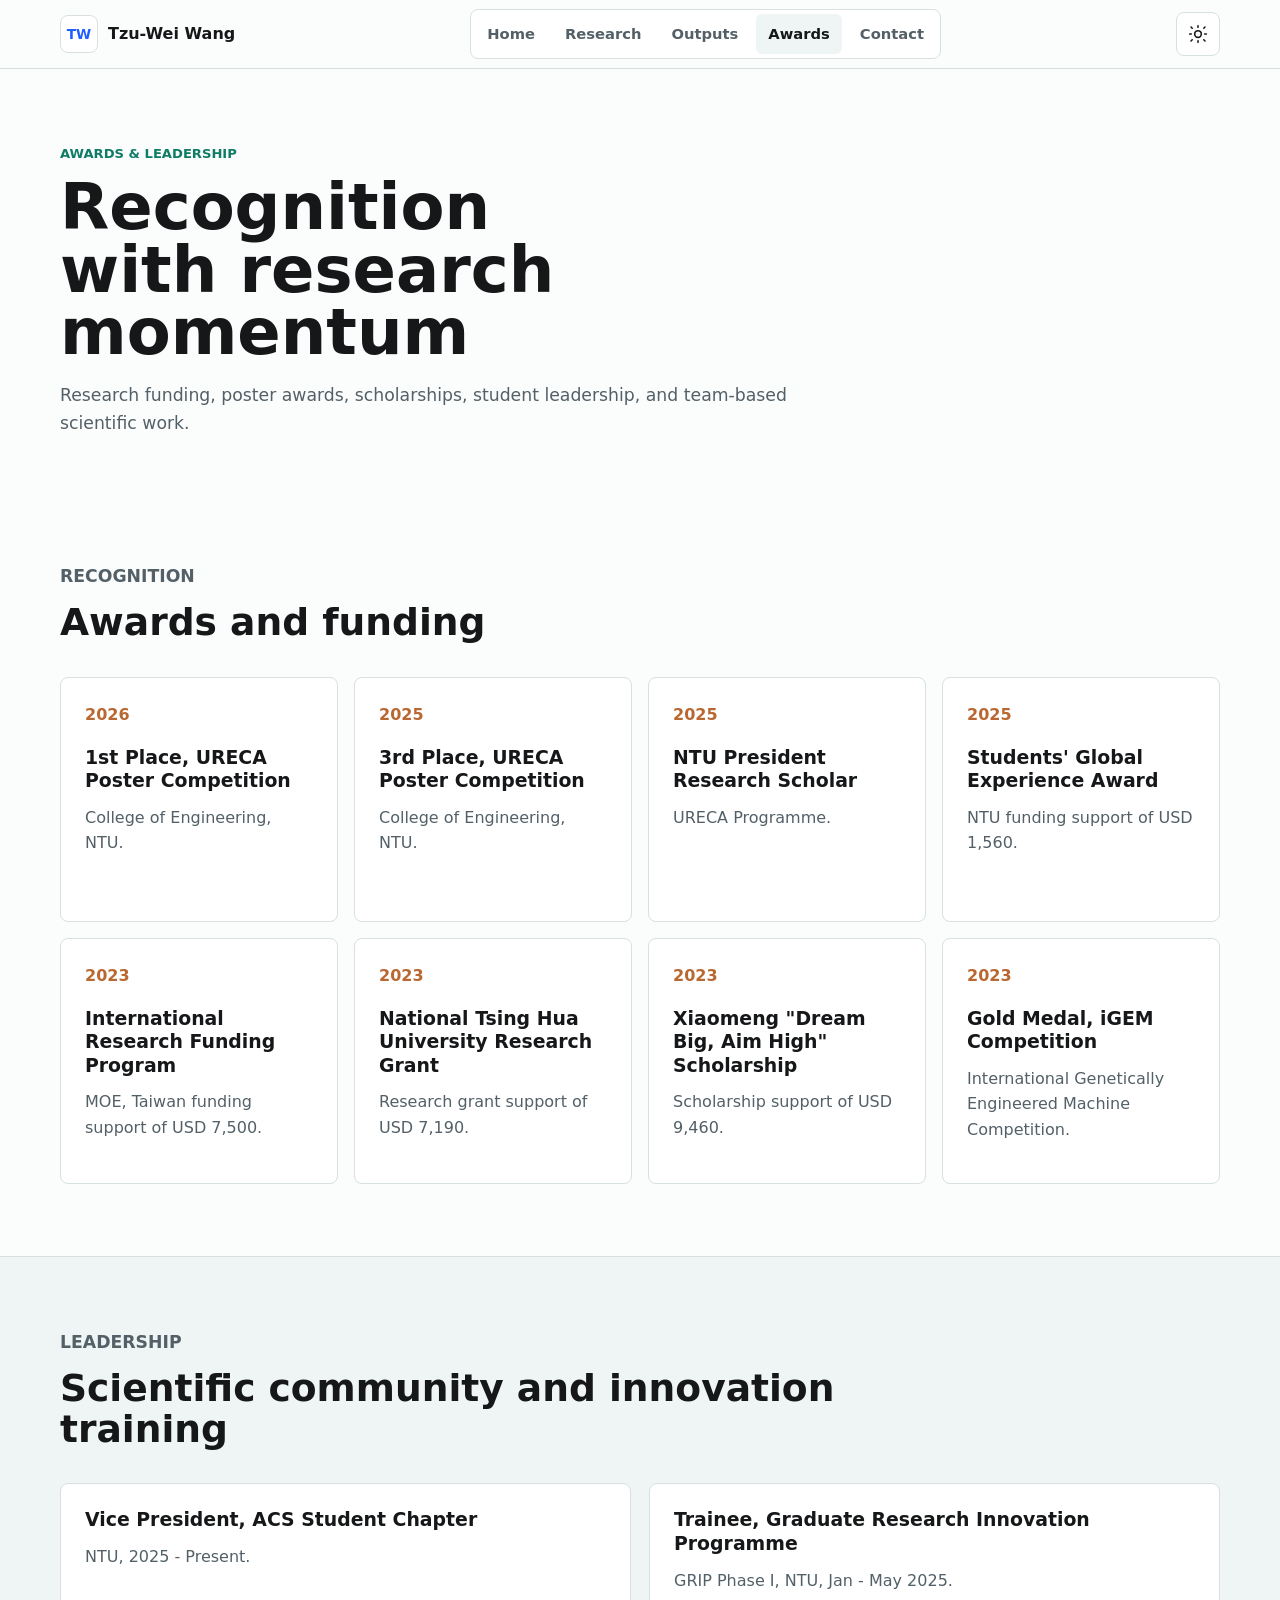
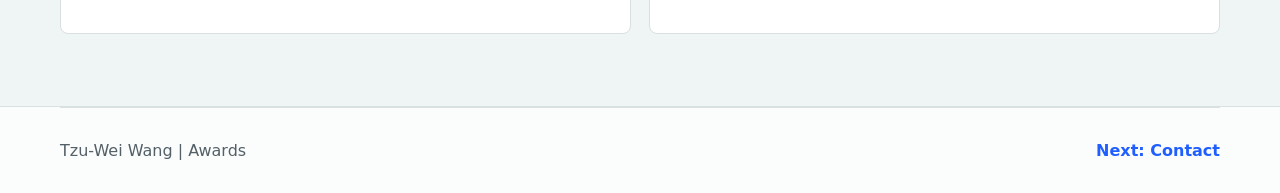
==== awards.html @ 3ef6c2c8 "Split portfolio into multiple pages" ====
<!doctype html>
<html lang="en" data-theme="light">
  <head>
    <meta charset="utf-8">
    <meta name="viewport" content="width=device-width, initial-scale=1">
    <title>Awards | Tzu-Wei Wang</title>
    <meta name="description" content="Awards, scholarships, funding, and leadership experience of Tzu-Wei Wang.">
    <link rel="stylesheet" href="styles.css">
  </head>
  <body>
    <a class="skip-link" href="#main">Skip to main content</a>
    <header class="site-header">
      <nav class="nav-shell" aria-label="Primary navigation">
        <a class="brand" href="index.html"><span class="brand-mark" aria-hidden="true">TW</span><span>Tzu-Wei Wang</span></a>
        <div class="nav-links" aria-label="Portfolio pages">
          <a href="index.html">Home</a><a href="research.html">Research</a><a href="outputs.html">Outputs</a><a href="awards.html">Awards</a><a href="contact.html">Contact</a>
        </div>
        <button class="theme-toggle" type="button" aria-label="Switch to dark theme">
          <svg class="icon-sun" viewBox="0 0 24 24" aria-hidden="true"><path d="M12 4V2m0 20v-2m8-8h2M2 12h2m14.95-6.95 1.41-1.41M3.64 20.36l1.41-1.41m13.9 0 1.41 1.41M3.64 3.64l1.41 1.41"></path><circle cx="12" cy="12" r="4"></circle></svg>
          <svg class="icon-moon" viewBox="0 0 24 24" aria-hidden="true"><path d="M20.4 15.4A8.5 8.5 0 0 1 8.6 3.6 8.5 8.5 0 1 0 20.4 15.4Z"></path></svg>
        </button>
      </nav>
    </header>

    <main id="main">
      <section class="page-hero" aria-labelledby="page-title">
        <p class="eyebrow">Awards & Leadership</p>
        <h1 id="page-title">Recognition with research momentum</h1>
        <p class="lede">Research funding, poster awards, scholarships, student leadership, and team-based scientific work.</p>
      </section>

      <section class="section-band" aria-labelledby="awards-title">
        <div class="section-heading">
          <p class="eyebrow">Recognition</p>
          <h2 id="awards-title">Awards and funding</h2>
        </div>
        <div class="timeline">
          <article><time>2026</time><h3>1st Place, URECA Poster Competition</h3><p>College of Engineering, NTU.</p></article>
          <article><time>2025</time><h3>3rd Place, URECA Poster Competition</h3><p>College of Engineering, NTU.</p></article>
          <article><time>2025</time><h3>NTU President Research Scholar</h3><p>URECA Programme.</p></article>
          <article><time>2025</time><h3>Students' Global Experience Award</h3><p>NTU funding support of USD 1,560.</p></article>
          <article><time>2023</time><h3>International Research Funding Program</h3><p>MOE, Taiwan funding support of USD 7,500.</p></article>
          <article><time>2023</time><h3>National Tsing Hua University Research Grant</h3><p>Research grant support of USD 7,190.</p></article>
          <article><time>2023</time><h3>Xiaomeng "Dream Big, Aim High" Scholarship</h3><p>Scholarship support of USD 9,460.</p></article>
          <article><time>2023</time><h3>Gold Medal, iGEM Competition</h3><p>International Genetically Engineered Machine Competition.</p></article>
        </div>
      </section>

      <section class="section-band muted" aria-labelledby="leadership-title">
        <div class="section-heading">
          <p class="eyebrow">Leadership</p>
          <h2 id="leadership-title">Scientific community and innovation training</h2>
        </div>
        <div class="leadership-grid">
          <article><h3>Vice President, ACS Student Chapter</h3><p>NTU, 2025 - Present.</p></article>
          <article><h3>Trainee, Graduate Research Innovation Programme</h3><p>GRIP Phase I, NTU, Jan - May 2025.</p></article>
        </div>
      </section>
    </main>

    <footer class="site-footer"><p>Tzu-Wei Wang | Awards</p><a href="contact.html">Next: Contact</a></footer>
    <script src="script.js"></script>
  </body>
</html>
---- styles.css ----
:root {
  color-scheme: light;
  --bg: #fbfcfc;
  --surface: #ffffff;
  --surface-2: #eef5f4;
  --ink: #151719;
  --muted-ink: #536067;
  --line: #d8e0e0;
  --primary: #1f5eff;
  --primary-strong: #1748c7;
  --teal: #0e7c66;
  --copper: #b96831;
  --shadow: 0 18px 44px rgba(17, 24, 39, 0.1);
  --max: 1160px;
  --header-h: 68px;
}

[data-theme="dark"] {
  color-scheme: dark;
  --bg: #111414;
  --surface: #171b1c;
  --surface-2: #202828;
  --ink: #f6f8f8;
  --muted-ink: #b6c1c1;
  --line: #344041;
  --primary: #78a3ff;
  --primary-strong: #a9c2ff;
  --teal: #65d6bf;
  --copper: #e1a06d;
  --shadow: 0 20px 52px rgba(0, 0, 0, 0.3);
}

* {
  box-sizing: border-box;
}

html {
  scroll-behavior: smooth;
}

body {
  margin: 0;
  background: var(--bg);
  color: var(--ink);
  font-family: Inter, ui-sans-serif, system-ui, -apple-system, BlinkMacSystemFont, "Segoe UI", sans-serif;
  font-size: 16px;
  line-height: 1.6;
  letter-spacing: 0;
  text-rendering: optimizeLegibility;
}

a {
  color: inherit;
  text-decoration: none;
}

img,
svg {
  display: block;
}

button {
  font: inherit;
}

.skip-link {
  position: fixed;
  top: 12px;
  left: 12px;
  z-index: 1000;
  transform: translateY(-160%);
  background: var(--ink);
  color: var(--bg);
  padding: 10px 14px;
  border-radius: 6px;
  transition: transform 180ms ease;
}

.skip-link:focus {
  transform: translateY(0);
}

:focus-visible {
  outline: 3px solid var(--primary);
  outline-offset: 3px;
}

.site-header {
  position: sticky;
  top: 0;
  z-index: 50;
  min-height: var(--header-h);
  background: var(--bg);
  background: color-mix(in srgb, var(--bg) 86%, transparent);
  border-bottom: 1px solid var(--line);
  backdrop-filter: blur(16px);
}

.nav-shell,
.hero,
.page-hero,
.section-band,
.metric-strip,
.feature-band,
.site-footer {
  width: min(var(--max), calc(100% - 32px));
  margin: 0 auto;
}

.nav-shell {
  min-height: var(--header-h);
  display: flex;
  align-items: center;
  justify-content: space-between;
  gap: 24px;
}

.brand {
  display: inline-flex;
  align-items: center;
  gap: 10px;
  min-height: 44px;
  font-weight: 750;
}

.brand-mark {
  width: 38px;
  height: 38px;
  display: grid;
  place-items: center;
  border: 1px solid var(--line);
  border-radius: 8px;
  background: var(--surface);
  color: var(--primary);
  font-size: 0.86rem;
  font-weight: 850;
}

.nav-links {
  display: flex;
  align-items: center;
  gap: 6px;
  padding: 4px;
  border: 1px solid var(--line);
  border-radius: 8px;
  background: var(--surface);
}

.nav-links a {
  min-height: 40px;
  display: inline-flex;
  align-items: center;
  padding: 0 12px;
  border-radius: 6px;
  color: var(--muted-ink);
  font-size: 0.92rem;
  font-weight: 700;
  transition: color 180ms ease, background 180ms ease;
}

.nav-links a:hover,
.nav-links a:focus-visible,
.nav-links a.is-active {
  color: var(--ink);
  background: var(--surface-2);
}

.theme-toggle {
  width: 44px;
  height: 44px;
  border: 1px solid var(--line);
  border-radius: 8px;
  display: grid;
  place-items: center;
  background: var(--surface);
  color: var(--ink);
  cursor: pointer;
  transition: border-color 180ms ease, transform 180ms ease;
}

.theme-toggle:hover {
  border-color: var(--primary);
}

.theme-toggle:active {
  transform: scale(0.97);
}

.theme-toggle svg,
.button svg {
  width: 20px;
  height: 20px;
  fill: none;
  stroke: currentColor;
  stroke-linecap: round;
  stroke-linejoin: round;
  stroke-width: 1.9;
}

[data-theme="light"] .icon-moon,
[data-theme="dark"] .icon-sun {
  display: none;
}

.hero {
  padding: 72px 0 44px;
}

.split-hero {
  min-height: calc(100dvh - 112px);
  display: grid;
  grid-template-columns: minmax(0, 0.95fr) minmax(330px, 0.76fr);
  gap: 52px;
  align-items: center;
}

.page-hero {
  padding: 74px 0 36px;
}

.contact-hero {
  display: grid;
  grid-template-columns: minmax(0, 1fr) 250px;
  gap: 44px;
  align-items: end;
}

.eyebrow {
  margin: 0 0 12px;
  color: var(--teal);
  font-size: 0.82rem;
  font-weight: 850;
  text-transform: uppercase;
}

h1,
h2,
h3,
p {
  margin-top: 0;
}

h1 {
  max-width: 12ch;
  margin-bottom: 18px;
  font-size: 4.45rem;
  line-height: 0.98;
  letter-spacing: 0;
}

.page-hero h1 {
  max-width: 13ch;
  font-size: 4rem;
}

h2 {
  margin-bottom: 16px;
  font-size: 2.35rem;
  line-height: 1.08;
  letter-spacing: 0;
}

.project-card h2 {
  font-size: 1.35rem;
}

h3 {
  margin-bottom: 12px;
  font-size: 1.18rem;
  line-height: 1.25;
  letter-spacing: 0;
}

.lede,
.section-heading p,
.feature-copy p {
  max-width: 68ch;
  color: var(--muted-ink);
  font-size: 1.08rem;
}

.action-row {
  display: flex;
  flex-wrap: wrap;
  gap: 12px;
  margin-top: 30px;
}

.button {
  min-height: 48px;
  display: inline-flex;
  align-items: center;
  justify-content: center;
  gap: 10px;
  padding: 0 17px;
  border: 1px solid transparent;
  border-radius: 8px;
  font-weight: 760;
  cursor: pointer;
  transition: transform 180ms ease, border-color 180ms ease, background 180ms ease, color 180ms ease;
}

.button:hover {
  transform: translateY(-1px);
}

.button:active {
  transform: translateY(0) scale(0.99);
}

.button.primary {
  background: var(--primary);
  color: #ffffff;
}

[data-theme="dark"] .button.primary {
  color: #111414;
}

.button.primary:hover {
  background: var(--primary-strong);
}

.button.secondary {
  border-color: var(--line);
  background: var(--surface);
  color: var(--ink);
}

.button.ghost {
  color: var(--primary);
}

.profile-panel {
  border: 1px solid var(--line);
  border-radius: 8px;
  background: var(--surface);
  box-shadow: var(--shadow);
  overflow: hidden;
}

.profile-image {
  width: 100%;
  aspect-ratio: 1 / 1;
  object-fit: cover;
}

.profile-facts {
  display: grid;
  grid-template-columns: 1fr;
  gap: 1px;
  background: var(--line);
}

.profile-facts div {
  padding: 18px;
  background: var(--surface);
}

.profile-facts span,
.route-card span,
.project-meta span,
.output-card span,
.stack-list span,
.contact-card span {
  color: var(--copper);
  font-size: 0.78rem;
  font-weight: 850;
  text-transform: uppercase;
}

.profile-facts strong,
.metric-strip strong,
.contact-card strong {
  display: block;
  color: var(--ink);
  font-size: 1.1rem;
  line-height: 1.25;
}

.metric-strip {
  display: grid;
  grid-template-columns: repeat(3, minmax(0, 1fr));
  gap: 1px;
  margin-bottom: 24px;
  border: 1px solid var(--line);
  border-radius: 8px;
  overflow: hidden;
  background: var(--line);
}

.metric-strip div {
  min-height: 130px;
  padding: 22px;
  background: var(--surface);
}

.metric-strip strong {
  color: var(--primary);
  font-size: 2.2rem;
}

.metric-strip span {
  display: block;
  margin-top: 8px;
  color: var(--muted-ink);
  font-weight: 650;
}

.section-band {
  padding: 72px 0;
}

.section-band.muted {
  width: 100%;
  max-width: none;
  padding-left: max(16px, calc((100% - var(--max)) / 2));
  padding-right: max(16px, calc((100% - var(--max)) / 2));
  background: var(--surface-2);
  border-top: 1px solid var(--line);
  border-bottom: 1px solid var(--line);
}

.section-heading {
  max-width: 780px;
  margin-bottom: 34px;
}

.route-grid,
.project-grid,
.output-grid,
.capability-layout,
.contact-grid,
.leadership-grid {
  display: grid;
  grid-template-columns: repeat(2, minmax(0, 1fr));
  gap: 18px;
}

.route-card,
.project-card,
.output-card,
.skill-cluster,
.stack-list article,
.timeline article,
.leadership-grid article,
.contact-card {
  border: 1px solid var(--line);
  border-radius: 8px;
  background: var(--surface);
}

.route-card,
.project-card,
.output-card,
.skill-cluster,
.stack-list article,
.timeline article,
.leadership-grid article,
.contact-card {
  padding: 24px;
}

.route-card,
.contact-card {
  min-height: 230px;
  display: flex;
  flex-direction: column;
  transition: transform 200ms ease, border-color 200ms ease, box-shadow 200ms ease;
}

.route-card:hover,
.contact-card:hover,
.project-card:hover,
.output-card:hover {
  transform: translateY(-3px);
  border-color: var(--primary);
  box-shadow: var(--shadow);
}

.route-card p,
.project-card p,
.output-card p,
.stack-list p,
.timeline p,
.leadership-grid p,
.contact-card p {
  color: var(--muted-ink);
}

.project-card {
  min-height: 330px;
  display: flex;
  flex-direction: column;
  transition: transform 200ms ease, border-color 200ms ease, box-shadow 200ms ease;
}

.project-card ul {
  margin: auto 0 0;
  padding-left: 20px;
}

.project-card li + li {
  margin-top: 8px;
}

.project-meta {
  display: flex;
  flex-wrap: wrap;
  gap: 8px;
  margin-bottom: 18px;
}

.project-meta span {
  min-height: 28px;
  display: inline-flex;
  align-items: center;
  padding: 0 10px;
  border: 1px solid var(--line);
  border-radius: 999px;
  color: var(--muted-ink);
}

.output-grid {
  grid-template-columns: repeat(3, minmax(0, 1fr));
}

.output-card {
  min-height: 280px;
  transition: transform 200ms ease, border-color 200ms ease, box-shadow 200ms ease;
}

.stack-list {
  display: grid;
  gap: 14px;
}

.feature-band {
  display: grid;
  grid-template-columns: minmax(0, 0.82fr) minmax(330px, 1fr);
  gap: 42px;
  align-items: center;
  padding: 72px 0 88px;
}

.feature-band img,
.contact-portrait {
  width: 100%;
  height: auto;
  border: 1px solid var(--line);
  border-radius: 8px;
  background: var(--surface);
  box-shadow: var(--shadow);
}

.chips {
  display: flex;
  flex-wrap: wrap;
  gap: 10px;
}

.chips span {
  display: inline-flex;
  align-items: center;
  min-height: 36px;
  padding: 0 11px;
  border: 1px solid var(--line);
  border-radius: 8px;
  background: var(--surface-2);
  color: var(--ink);
  font-size: 0.92rem;
  font-weight: 680;
}

.timeline {
  display: grid;
  grid-template-columns: repeat(4, minmax(0, 1fr));
  gap: 16px;
}

.timeline article {
  min-height: 245px;
}

.timeline time {
  display: inline-block;
  margin-bottom: 18px;
  color: var(--copper);
  font-weight: 820;
}

.contact-card {
  min-height: 210px;
}

.site-footer {
  min-height: 86px;
  display: flex;
  align-items: center;
  justify-content: space-between;
  gap: 18px;
  border-top: 1px solid var(--line);
  color: var(--muted-ink);
}

.site-footer p {
  margin: 0;
}

.site-footer a {
  min-height: 44px;
  display: inline-flex;
  align-items: center;
  color: var(--primary);
  font-weight: 750;
}

@media (max-width: 1040px) {
  .split-hero,
  .feature-band,
  .contact-hero {
    grid-template-columns: 1fr;
  }

  .profile-panel {
    max-width: 520px;
  }

  .timeline,
  .output-grid {
    grid-template-columns: repeat(2, minmax(0, 1fr));
  }
}

@media (max-width: 760px) {
  :root {
    --header-h: 62px;
  }

  .nav-shell {
    width: min(100% - 24px, var(--max));
    gap: 10px;
  }

  .brand span:last-child {
    display: none;
  }

  .nav-links {
    max-width: calc(100vw - 96px);
    overflow-x: auto;
    gap: 2px;
    scrollbar-width: none;
  }

  .nav-links::-webkit-scrollbar {
    display: none;
  }

  .nav-links a {
    padding: 0 8px;
    font-size: 0.8rem;
    white-space: nowrap;
  }

  .hero,
  .page-hero,
  .section-band,
  .feature-band {
    padding-top: 54px;
    padding-bottom: 54px;
  }

  h1,
  .page-hero h1 {
    font-size: 3.05rem;
  }

  h2 {
    font-size: 2rem;
  }

  .action-row {
    flex-direction: column;
  }

  .button {
    width: 100%;
  }

  .metric-strip,
  .route-grid,
  .project-grid,
  .output-grid,
  .capability-layout,
  .contact-grid,
  .leadership-grid,
  .timeline {
    grid-template-columns: 1fr;
  }

  .route-card,
  .project-card,
  .output-card,
  .timeline article,
  .contact-card {
    min-height: auto;
  }
}

@media (max-width: 420px) {
  .nav-shell,
  .hero,
  .page-hero,
  .section-band,
  .metric-strip,
  .feature-band,
  .site-footer {
    width: min(var(--max), calc(100% - 24px));
  }

  h1,
  .page-hero h1 {
    font-size: 2.58rem;
  }

  .section-band.muted {
    padding-left: 12px;
    padding-right: 12px;
  }

  .site-footer {
    padding: 20px 0;
    flex-direction: column;
    align-items: flex-start;
  }
}

@media (prefers-reduced-motion: reduce) {
  html {
    scroll-behavior: auto;
  }

  *,
  *::before,
  *::after {
    animation-duration: 1ms !important;
    animation-iteration-count: 1 !important;
    scroll-behavior: auto !important;
    transition-duration: 1ms !important;
  }
}
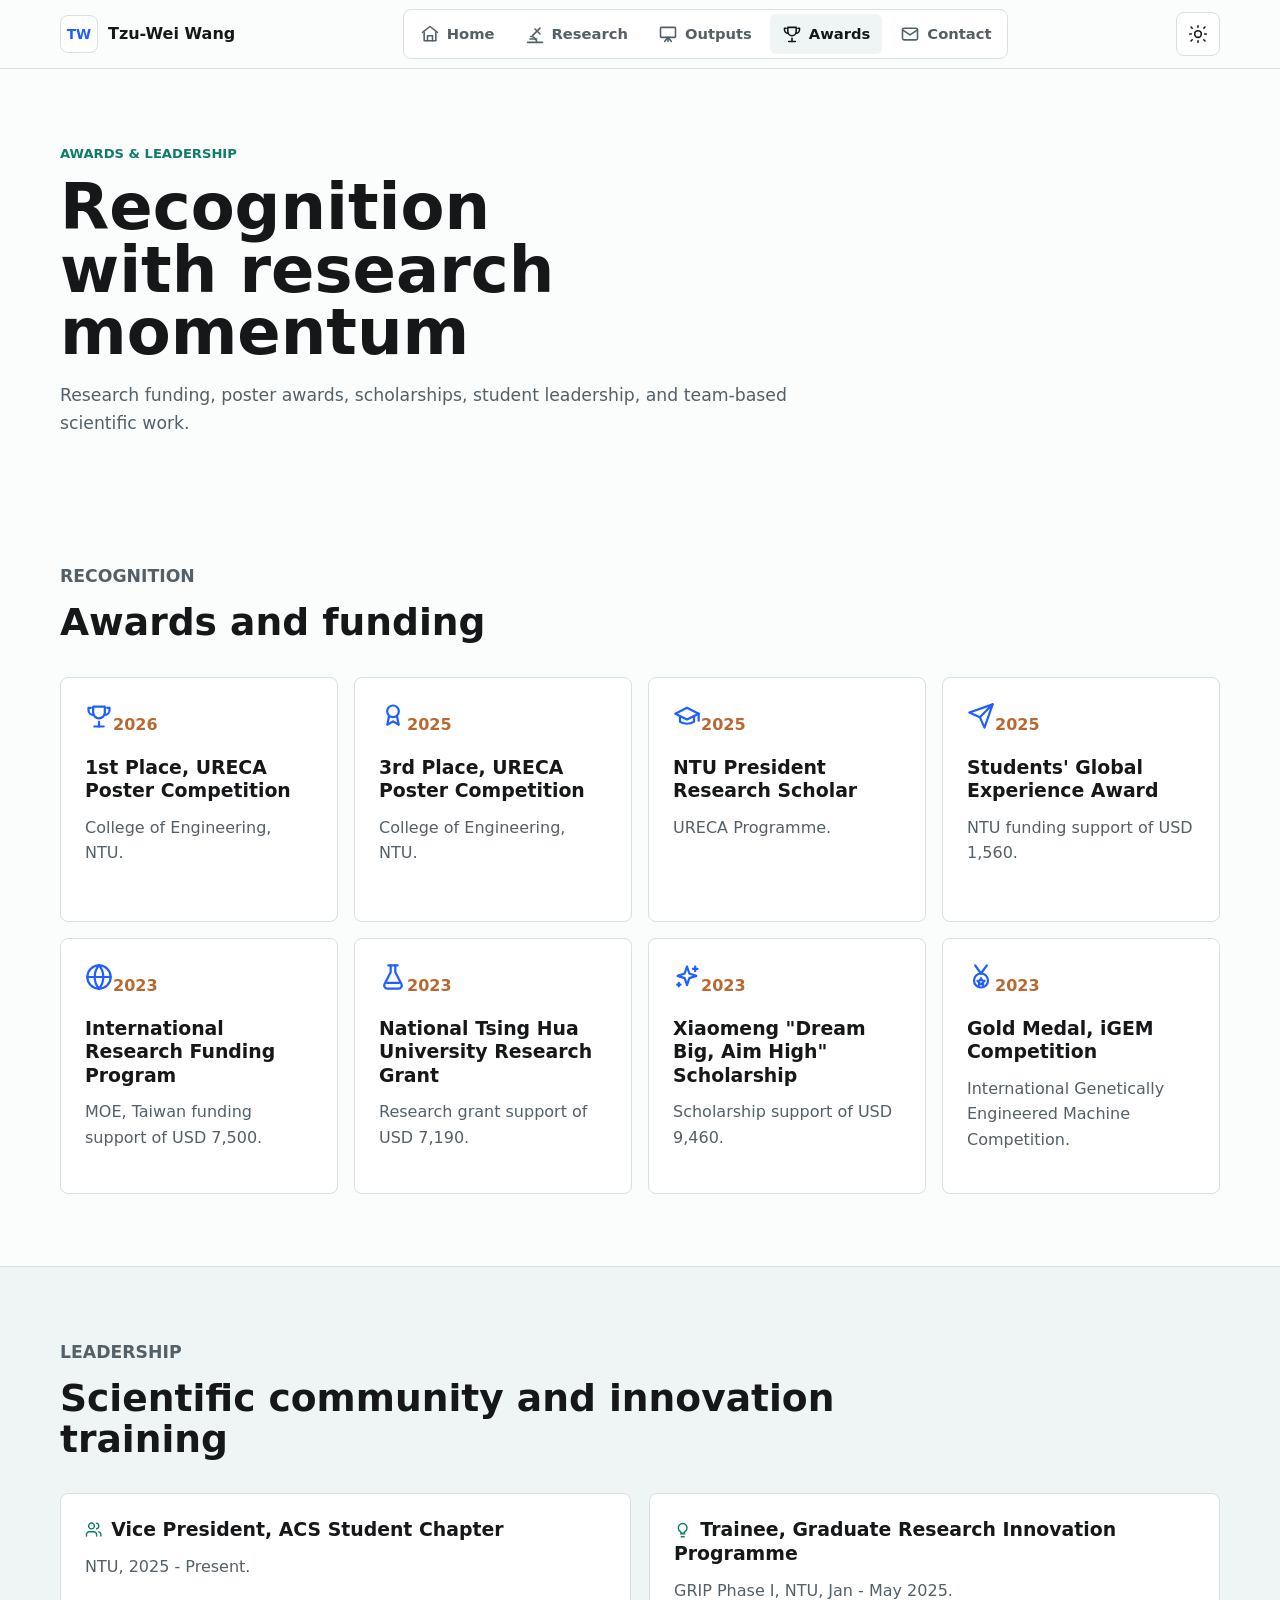
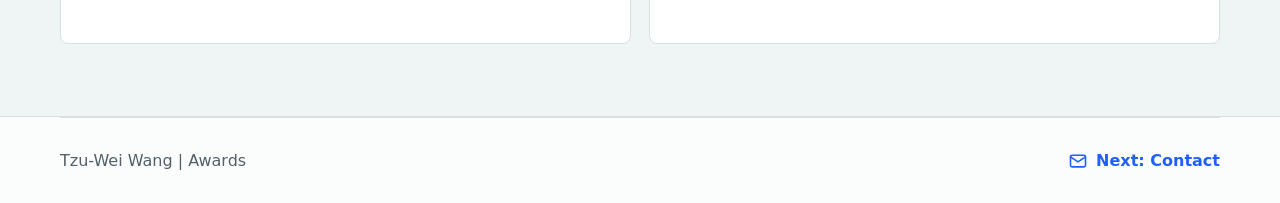
==== commit 0780a5b0: "Add portfolio photos and icons" ====
--- a/awards.html
+++ b/awards.html
@@ -13,7 +13,7 @@
       <nav class="nav-shell" aria-label="Primary navigation">
         <a class="brand" href="index.html"><span class="brand-mark" aria-hidden="true">TW</span><span>Tzu-Wei Wang</span></a>
         <div class="nav-links" aria-label="Portfolio pages">
-          <a href="index.html">Home</a><a href="research.html">Research</a><a href="outputs.html">Outputs</a><a href="awards.html">Awards</a><a href="contact.html">Contact</a>
+          <a href="index.html"><span class="icon" data-icon="home" aria-hidden="true"></span><span>Home</span></a><a href="research.html"><span class="icon" data-icon="microscope" aria-hidden="true"></span><span>Research</span></a><a href="outputs.html"><span class="icon" data-icon="presentation" aria-hidden="true"></span><span>Outputs</span></a><a href="awards.html"><span class="icon" data-icon="trophy" aria-hidden="true"></span><span>Awards</span></a><a href="contact.html"><span class="icon" data-icon="mail" aria-hidden="true"></span><span>Contact</span></a>
         </div>
         <button class="theme-toggle" type="button" aria-label="Switch to dark theme">
           <svg class="icon-sun" viewBox="0 0 24 24" aria-hidden="true"><path d="M12 4V2m0 20v-2m8-8h2M2 12h2m14.95-6.95 1.41-1.41M3.64 20.36l1.41-1.41m13.9 0 1.41 1.41M3.64 3.64l1.41 1.41"></path><circle cx="12" cy="12" r="4"></circle></svg>
@@ -35,14 +35,14 @@
           <h2 id="awards-title">Awards and funding</h2>
         </div>
         <div class="timeline">
-          <article><time>2026</time><h3>1st Place, URECA Poster Competition</h3><p>College of Engineering, NTU.</p></article>
-          <article><time>2025</time><h3>3rd Place, URECA Poster Competition</h3><p>College of Engineering, NTU.</p></article>
-          <article><time>2025</time><h3>NTU President Research Scholar</h3><p>URECA Programme.</p></article>
-          <article><time>2025</time><h3>Students' Global Experience Award</h3><p>NTU funding support of USD 1,560.</p></article>
-          <article><time>2023</time><h3>International Research Funding Program</h3><p>MOE, Taiwan funding support of USD 7,500.</p></article>
-          <article><time>2023</time><h3>National Tsing Hua University Research Grant</h3><p>Research grant support of USD 7,190.</p></article>
-          <article><time>2023</time><h3>Xiaomeng "Dream Big, Aim High" Scholarship</h3><p>Scholarship support of USD 9,460.</p></article>
-          <article><time>2023</time><h3>Gold Medal, iGEM Competition</h3><p>International Genetically Engineered Machine Competition.</p></article>
+          <article><span class="icon timeline-icon" data-icon="trophy" aria-hidden="true"></span><time>2026</time><h3>1st Place, URECA Poster Competition</h3><p>College of Engineering, NTU.</p></article>
+          <article><span class="icon timeline-icon" data-icon="award" aria-hidden="true"></span><time>2025</time><h3>3rd Place, URECA Poster Competition</h3><p>College of Engineering, NTU.</p></article>
+          <article><span class="icon timeline-icon" data-icon="graduation" aria-hidden="true"></span><time>2025</time><h3>NTU President Research Scholar</h3><p>URECA Programme.</p></article>
+          <article><span class="icon timeline-icon" data-icon="plane" aria-hidden="true"></span><time>2025</time><h3>Students' Global Experience Award</h3><p>NTU funding support of USD 1,560.</p></article>
+          <article><span class="icon timeline-icon" data-icon="globe" aria-hidden="true"></span><time>2023</time><h3>International Research Funding Program</h3><p>MOE, Taiwan funding support of USD 7,500.</p></article>
+          <article><span class="icon timeline-icon" data-icon="flask" aria-hidden="true"></span><time>2023</time><h3>National Tsing Hua University Research Grant</h3><p>Research grant support of USD 7,190.</p></article>
+          <article><span class="icon timeline-icon" data-icon="sparkles" aria-hidden="true"></span><time>2023</time><h3>Xiaomeng "Dream Big, Aim High" Scholarship</h3><p>Scholarship support of USD 9,460.</p></article>
+          <article><span class="icon timeline-icon" data-icon="medal" aria-hidden="true"></span><time>2023</time><h3>Gold Medal, iGEM Competition</h3><p>International Genetically Engineered Machine Competition.</p></article>
         </div>
       </section>
 
@@ -52,13 +52,13 @@
           <h2 id="leadership-title">Scientific community and innovation training</h2>
         </div>
         <div class="leadership-grid">
-          <article><h3>Vice President, ACS Student Chapter</h3><p>NTU, 2025 - Present.</p></article>
-          <article><h3>Trainee, Graduate Research Innovation Programme</h3><p>GRIP Phase I, NTU, Jan - May 2025.</p></article>
+          <article><h3><span class="icon heading-icon" data-icon="users" aria-hidden="true"></span>Vice President, ACS Student Chapter</h3><p>NTU, 2025 - Present.</p></article>
+          <article><h3><span class="icon heading-icon" data-icon="lightbulb" aria-hidden="true"></span>Trainee, Graduate Research Innovation Programme</h3><p>GRIP Phase I, NTU, Jan - May 2025.</p></article>
         </div>
       </section>
     </main>
 
-    <footer class="site-footer"><p>Tzu-Wei Wang | Awards</p><a href="contact.html">Next: Contact</a></footer>
+    <footer class="site-footer"><p>Tzu-Wei Wang | Awards</p><a href="contact.html"><span class="icon" data-icon="mail" aria-hidden="true"></span>Next: Contact</a></footer>
     <script src="script.js"></script>
   </body>
 </html>
--- a/styles.css
+++ b/styles.css
@@ -59,6 +59,25 @@
   display: block;
 }
 
+.icon {
+  width: 20px;
+  height: 20px;
+  display: inline-grid;
+  place-items: center;
+  flex: 0 0 auto;
+  color: currentColor;
+}
+
+.icon svg {
+  width: 100%;
+  height: 100%;
+  fill: none;
+  stroke: currentColor;
+  stroke-linecap: round;
+  stroke-linejoin: round;
+  stroke-width: 1.9;
+}
+
 button {
   font: inherit;
 }
@@ -150,6 +169,7 @@
   min-height: 40px;
   display: inline-flex;
   align-items: center;
+  gap: 7px;
   padding: 0 12px;
   border-radius: 6px;
   color: var(--muted-ink);
@@ -186,8 +206,7 @@
   transform: scale(0.97);
 }
 
-.theme-toggle svg,
-.button svg {
+.theme-toggle svg {
   width: 20px;
   height: 20px;
   fill: none;
@@ -343,6 +362,7 @@
   width: 100%;
   aspect-ratio: 1 / 1;
   object-fit: cover;
+  object-position: center top;
 }
 
 .profile-facts {
@@ -355,6 +375,19 @@
 .profile-facts div {
   padding: 18px;
   background: var(--surface);
+}
+
+.fact-label,
+.contact-label {
+  display: inline-flex;
+  align-items: center;
+  gap: 7px;
+}
+
+.profile-facts .fact-label .icon,
+.contact-label .icon {
+  width: 16px;
+  height: 16px;
 }
 
 .profile-facts span,
@@ -405,6 +438,14 @@
   margin-top: 8px;
   color: var(--muted-ink);
   font-weight: 650;
+}
+
+.metric-strip .metric-icon {
+  width: 25px;
+  height: 25px;
+  display: inline-grid;
+  margin: 0 0 13px;
+  color: var(--teal);
 }
 
 .section-band {
@@ -478,6 +519,29 @@
   box-shadow: var(--shadow);
 }
 
+.route-top {
+  display: flex;
+  align-items: center;
+  justify-content: space-between;
+  gap: 16px;
+  margin-bottom: 20px;
+}
+
+.route-top .icon {
+  width: 30px;
+  height: 30px;
+  color: var(--primary);
+}
+
+.heading-icon {
+  width: 0.92em;
+  height: 0.92em;
+  display: inline-grid;
+  margin-right: 9px;
+  color: var(--teal);
+  transform: translateY(0.1em);
+}
+
 .route-card p,
 .project-card p,
 .output-card p,
@@ -504,6 +568,76 @@
   margin-top: 8px;
 }
 
+.project-card.featured-card {
+  grid-column: 1 / -1;
+  min-height: auto;
+  display: grid;
+  grid-template-columns: minmax(250px, 0.78fr) minmax(0, 1fr);
+  padding: 0;
+  overflow: hidden;
+}
+
+.card-body {
+  padding: 26px;
+}
+
+.featured-card .card-body {
+  display: flex;
+  flex-direction: column;
+}
+
+.featured-card .card-body ul {
+  margin-top: auto;
+}
+
+.card-media {
+  position: relative;
+  min-height: 100%;
+  margin: 0;
+  overflow: hidden;
+  border-right: 1px solid var(--line);
+  background: var(--surface-2);
+}
+
+.card-media img {
+  width: 100%;
+  height: 100%;
+  min-height: 350px;
+  object-fit: cover;
+}
+
+.portrait-media img {
+  object-position: center center;
+}
+
+.wide-media img {
+  object-position: center center;
+}
+
+.card-media figcaption {
+  position: absolute;
+  right: 12px;
+  bottom: 12px;
+  left: 12px;
+  display: inline-flex;
+  align-items: center;
+  gap: 8px;
+  padding: 10px 12px;
+  border: 1px solid rgba(255, 255, 255, 0.18);
+  border-radius: 8px;
+  background: rgba(17, 20, 20, 0.78);
+  color: #ffffff;
+  font-size: 0.82rem;
+  font-weight: 760;
+  line-height: 1.35;
+  backdrop-filter: blur(12px);
+}
+
+.card-media figcaption .icon {
+  width: 16px;
+  height: 16px;
+}
+
 .project-meta {
   display: flex;
   flex-wrap: wrap;
@@ -528,6 +662,21 @@
 .output-card {
   min-height: 280px;
   transition: transform 200ms ease, border-color 200ms ease, box-shadow 200ms ease;
+}
+
+.output-card.photo-card {
+  grid-column: span 2;
+  min-height: 340px;
+  display: grid;
+  grid-template-columns: minmax(240px, 0.86fr) minmax(0, 1fr);
+  padding: 0;
+  overflow: hidden;
+}
+
+.output-card.photo-card .card-body {
+  display: flex;
+  flex-direction: column;
+  justify-content: center;
 }
 
 .stack-list {
@@ -582,6 +731,13 @@
   min-height: 245px;
 }
 
+.timeline-icon {
+  width: 28px;
+  height: 28px;
+  margin-bottom: 16px;
+  color: var(--primary);
+}
+
 .timeline time {
   display: inline-block;
   margin-bottom: 18px;
@@ -611,6 +767,7 @@
   min-height: 44px;
   display: inline-flex;
   align-items: center;
+  gap: 8px;
   color: var(--primary);
   font-weight: 750;
 }
@@ -630,6 +787,10 @@
   .output-grid {
     grid-template-columns: repeat(2, minmax(0, 1fr));
   }
+
+  .output-card.photo-card {
+    grid-column: 1 / -1;
+  }
 }
 
 @media (max-width: 760px) {
@@ -661,6 +822,11 @@
     padding: 0 8px;
     font-size: 0.8rem;
     white-space: nowrap;
+  }
+
+  .nav-links .icon {
+    width: 16px;
+    height: 16px;
   }
 
   .hero,
@@ -706,6 +872,20 @@
   .contact-card {
     min-height: auto;
   }
+
+  .project-card.featured-card,
+  .output-card.photo-card {
+    grid-template-columns: 1fr;
+  }
+
+  .card-media {
+    border-right: 0;
+    border-bottom: 1px solid var(--line);
+  }
+
+  .card-media img {
+    min-height: 300px;
+  }
 }
 
 @media (max-width: 420px) {
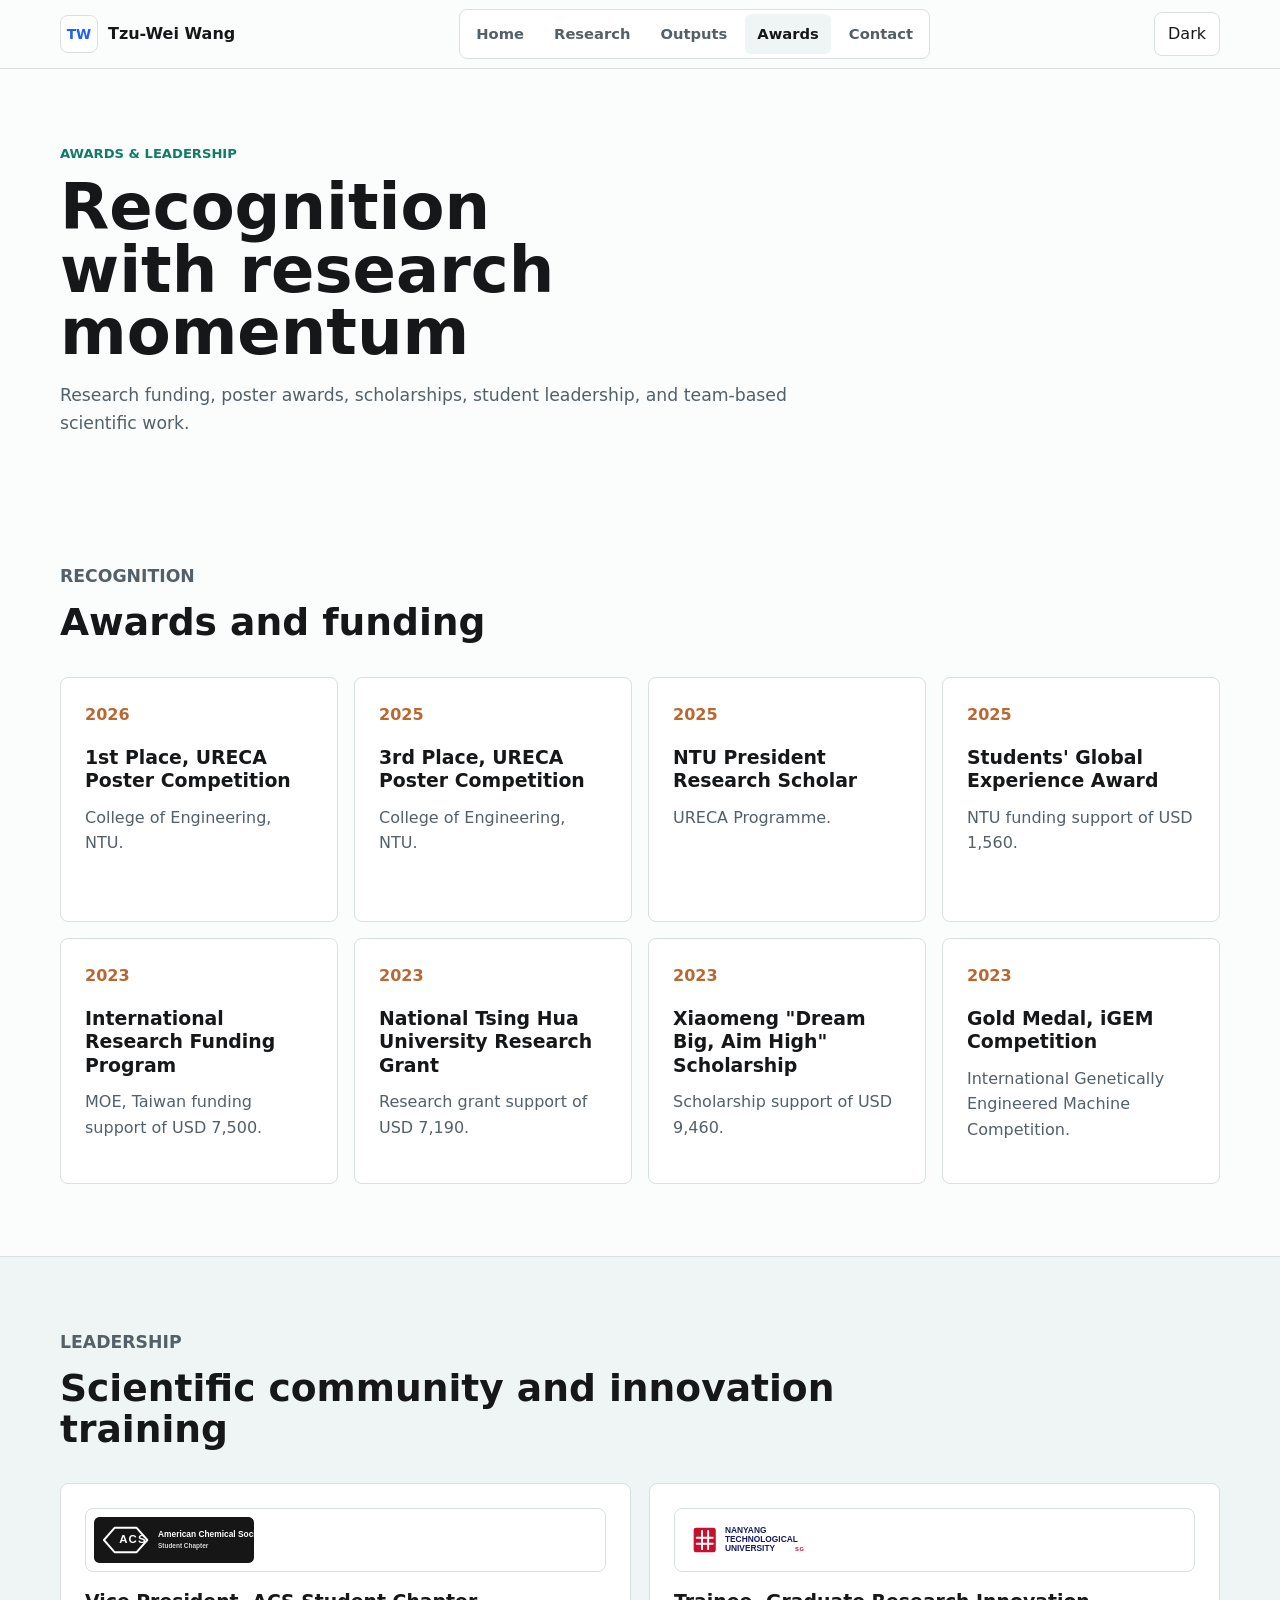
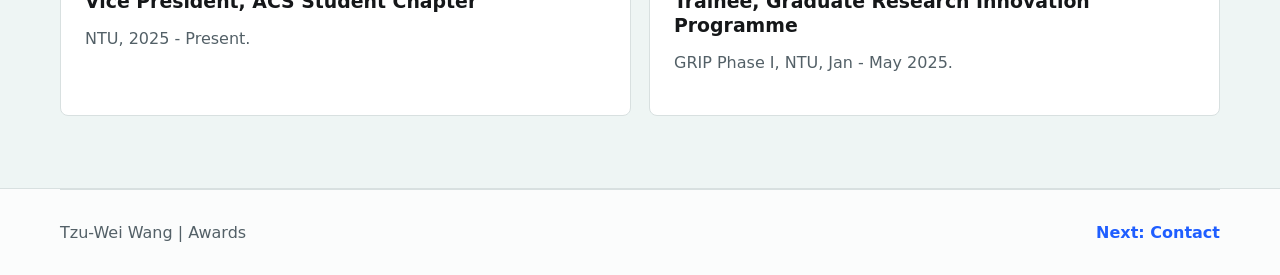
==== commit cefd817a: "Replace icons with logo marks" ====
--- a/awards.html
+++ b/awards.html
@@ -13,11 +13,10 @@
       <nav class="nav-shell" aria-label="Primary navigation">
         <a class="brand" href="index.html"><span class="brand-mark" aria-hidden="true">TW</span><span>Tzu-Wei Wang</span></a>
         <div class="nav-links" aria-label="Portfolio pages">
-          <a href="index.html"><span class="icon" data-icon="home" aria-hidden="true"></span><span>Home</span></a><a href="research.html"><span class="icon" data-icon="microscope" aria-hidden="true"></span><span>Research</span></a><a href="outputs.html"><span class="icon" data-icon="presentation" aria-hidden="true"></span><span>Outputs</span></a><a href="awards.html"><span class="icon" data-icon="trophy" aria-hidden="true"></span><span>Awards</span></a><a href="contact.html"><span class="icon" data-icon="mail" aria-hidden="true"></span><span>Contact</span></a>
+          <a href="index.html">Home</a><a href="research.html">Research</a><a href="outputs.html">Outputs</a><a href="awards.html">Awards</a><a href="contact.html">Contact</a>
         </div>
         <button class="theme-toggle" type="button" aria-label="Switch to dark theme">
-          <svg class="icon-sun" viewBox="0 0 24 24" aria-hidden="true"><path d="M12 4V2m0 20v-2m8-8h2M2 12h2m14.95-6.95 1.41-1.41M3.64 20.36l1.41-1.41m13.9 0 1.41 1.41M3.64 3.64l1.41 1.41"></path><circle cx="12" cy="12" r="4"></circle></svg>
-          <svg class="icon-moon" viewBox="0 0 24 24" aria-hidden="true"><path d="M20.4 15.4A8.5 8.5 0 0 1 8.6 3.6 8.5 8.5 0 1 0 20.4 15.4Z"></path></svg>
+          Theme
         </button>
       </nav>
     </header>
@@ -35,14 +34,14 @@
           <h2 id="awards-title">Awards and funding</h2>
         </div>
         <div class="timeline">
-          <article><span class="icon timeline-icon" data-icon="trophy" aria-hidden="true"></span><time>2026</time><h3>1st Place, URECA Poster Competition</h3><p>College of Engineering, NTU.</p></article>
-          <article><span class="icon timeline-icon" data-icon="award" aria-hidden="true"></span><time>2025</time><h3>3rd Place, URECA Poster Competition</h3><p>College of Engineering, NTU.</p></article>
-          <article><span class="icon timeline-icon" data-icon="graduation" aria-hidden="true"></span><time>2025</time><h3>NTU President Research Scholar</h3><p>URECA Programme.</p></article>
-          <article><span class="icon timeline-icon" data-icon="plane" aria-hidden="true"></span><time>2025</time><h3>Students' Global Experience Award</h3><p>NTU funding support of USD 1,560.</p></article>
-          <article><span class="icon timeline-icon" data-icon="globe" aria-hidden="true"></span><time>2023</time><h3>International Research Funding Program</h3><p>MOE, Taiwan funding support of USD 7,500.</p></article>
-          <article><span class="icon timeline-icon" data-icon="flask" aria-hidden="true"></span><time>2023</time><h3>National Tsing Hua University Research Grant</h3><p>Research grant support of USD 7,190.</p></article>
-          <article><span class="icon timeline-icon" data-icon="sparkles" aria-hidden="true"></span><time>2023</time><h3>Xiaomeng "Dream Big, Aim High" Scholarship</h3><p>Scholarship support of USD 9,460.</p></article>
-          <article><span class="icon timeline-icon" data-icon="medal" aria-hidden="true"></span><time>2023</time><h3>Gold Medal, iGEM Competition</h3><p>International Genetically Engineered Machine Competition.</p></article>
+          <article><time>2026</time><h3>1st Place, URECA Poster Competition</h3><p>College of Engineering, NTU.</p></article>
+          <article><time>2025</time><h3>3rd Place, URECA Poster Competition</h3><p>College of Engineering, NTU.</p></article>
+          <article><time>2025</time><h3>NTU President Research Scholar</h3><p>URECA Programme.</p></article>
+          <article><time>2025</time><h3>Students' Global Experience Award</h3><p>NTU funding support of USD 1,560.</p></article>
+          <article><time>2023</time><h3>International Research Funding Program</h3><p>MOE, Taiwan funding support of USD 7,500.</p></article>
+          <article><time>2023</time><h3>National Tsing Hua University Research Grant</h3><p>Research grant support of USD 7,190.</p></article>
+          <article><time>2023</time><h3>Xiaomeng "Dream Big, Aim High" Scholarship</h3><p>Scholarship support of USD 9,460.</p></article>
+          <article><time>2023</time><h3>Gold Medal, iGEM Competition</h3><p>International Genetically Engineered Machine Competition.</p></article>
         </div>
       </section>
 
@@ -52,13 +51,13 @@
           <h2 id="leadership-title">Scientific community and innovation training</h2>
         </div>
         <div class="leadership-grid">
-          <article><h3><span class="icon heading-icon" data-icon="users" aria-hidden="true"></span>Vice President, ACS Student Chapter</h3><p>NTU, 2025 - Present.</p></article>
-          <article><h3><span class="icon heading-icon" data-icon="lightbulb" aria-hidden="true"></span>Trainee, Graduate Research Innovation Programme</h3><p>GRIP Phase I, NTU, Jan - May 2025.</p></article>
+          <article><img class="card-logo" src="assets/logo-acs.svg" width="420" height="120" alt="ACS student chapter wordmark"><h3>Vice President, ACS Student Chapter</h3><p>NTU, 2025 - Present.</p></article>
+          <article><img class="card-logo" src="assets/logo-ntu.svg" width="420" height="120" alt="NTU Singapore wordmark"><h3>Trainee, Graduate Research Innovation Programme</h3><p>GRIP Phase I, NTU, Jan - May 2025.</p></article>
         </div>
       </section>
     </main>
 
-    <footer class="site-footer"><p>Tzu-Wei Wang | Awards</p><a href="contact.html"><span class="icon" data-icon="mail" aria-hidden="true"></span>Next: Contact</a></footer>
+    <footer class="site-footer"><p>Tzu-Wei Wang | Awards</p><a href="contact.html">Next: Contact</a></footer>
     <script src="script.js"></script>
   </body>
 </html>
--- a/styles.css
+++ b/styles.css
@@ -59,25 +59,6 @@
   display: block;
 }
 
-.icon {
-  width: 20px;
-  height: 20px;
-  display: inline-grid;
-  place-items: center;
-  flex: 0 0 auto;
-  color: currentColor;
-}
-
-.icon svg {
-  width: 100%;
-  height: 100%;
-  fill: none;
-  stroke: currentColor;
-  stroke-linecap: round;
-  stroke-linejoin: round;
-  stroke-width: 1.9;
-}
-
 button {
   font: inherit;
 }
@@ -120,6 +101,7 @@
 .page-hero,
 .section-band,
 .metric-strip,
+.logo-strip,
 .feature-band,
 .site-footer {
   width: min(var(--max), calc(100% - 32px));
@@ -169,7 +151,6 @@
   min-height: 40px;
   display: inline-flex;
   align-items: center;
-  gap: 7px;
   padding: 0 12px;
   border-radius: 6px;
   color: var(--muted-ink);
@@ -186,8 +167,9 @@
 }
 
 .theme-toggle {
-  width: 44px;
+  min-width: 62px;
   height: 44px;
+  padding: 0 13px;
   border: 1px solid var(--line);
   border-radius: 8px;
   display: grid;
@@ -206,29 +188,14 @@
   transform: scale(0.97);
 }
 
-.theme-toggle svg {
-  width: 20px;
-  height: 20px;
-  fill: none;
-  stroke: currentColor;
-  stroke-linecap: round;
-  stroke-linejoin: round;
-  stroke-width: 1.9;
-}
-
-[data-theme="light"] .icon-moon,
-[data-theme="dark"] .icon-sun {
-  display: none;
-}
-
 .hero {
   padding: 72px 0 44px;
 }
 
 .split-hero {
-  min-height: calc(100dvh - 112px);
-  display: grid;
-  grid-template-columns: minmax(0, 0.95fr) minmax(330px, 0.76fr);
+  min-height: calc(100dvh - 180px);
+  display: grid;
+  grid-template-columns: minmax(0, 1fr) minmax(280px, 360px);
   gap: 52px;
   align-items: center;
 }
@@ -351,16 +318,21 @@
 }
 
 .profile-panel {
+  width: min(100%, 360px);
+  justify-self: end;
+  padding: 22px;
   border: 1px solid var(--line);
   border-radius: 8px;
   background: var(--surface);
   box-shadow: var(--shadow);
-  overflow: hidden;
 }
 
 .profile-image {
-  width: 100%;
+  width: min(176px, 52vw);
   aspect-ratio: 1 / 1;
+  margin: 0 auto 20px;
+  border: 1px solid var(--line);
+  border-radius: 8px;
   object-fit: cover;
   object-position: center top;
 }
@@ -368,26 +340,15 @@
 .profile-facts {
   display: grid;
   grid-template-columns: 1fr;
-  gap: 1px;
-  background: var(--line);
+  gap: 10px;
+  background: transparent;
 }
 
 .profile-facts div {
-  padding: 18px;
-  background: var(--surface);
-}
-
-.fact-label,
-.contact-label {
-  display: inline-flex;
-  align-items: center;
-  gap: 7px;
-}
-
-.profile-facts .fact-label .icon,
-.contact-label .icon {
-  width: 16px;
-  height: 16px;
+  padding: 14px;
+  border: 1px solid var(--line);
+  border-radius: 8px;
+  background: var(--surface-2);
 }
 
 .profile-facts span,
@@ -440,12 +401,60 @@
   font-weight: 650;
 }
 
-.metric-strip .metric-icon {
-  width: 25px;
-  height: 25px;
-  display: inline-grid;
-  margin: 0 0 13px;
-  color: var(--teal);
+.logo-strip {
+  display: grid;
+  grid-template-columns: minmax(220px, 0.36fr) minmax(0, 1fr);
+  gap: 24px;
+  align-items: start;
+  margin-bottom: 24px;
+  padding: 24px;
+  border: 1px solid var(--line);
+  border-radius: 8px;
+  background: var(--surface);
+}
+
+.logo-strip-copy h2 {
+  margin-bottom: 0;
+  font-size: 1.5rem;
+}
+
+.logo-grid {
+  display: grid;
+  grid-template-columns: repeat(2, minmax(0, 1fr));
+  gap: 12px;
+}
+
+.logo-card {
+  min-height: 132px;
+  padding: 14px;
+  border: 1px solid var(--line);
+  border-radius: 8px;
+  background: var(--surface-2);
+}
+
+.logo-card img,
+.card-logo {
+  width: 100%;
+  height: 72px;
+  object-fit: contain;
+  object-position: left center;
+  padding: 8px;
+  border: 1px solid var(--line);
+  border-radius: 8px;
+  background: #ffffff;
+}
+
+.logo-card span {
+  display: block;
+  margin-top: 10px;
+  color: var(--muted-ink);
+  font-size: 0.86rem;
+  font-weight: 700;
+}
+
+.card-logo {
+  height: 64px;
+  margin-bottom: 18px;
 }
 
 .section-band {
@@ -519,29 +528,6 @@
   box-shadow: var(--shadow);
 }
 
-.route-top {
-  display: flex;
-  align-items: center;
-  justify-content: space-between;
-  gap: 16px;
-  margin-bottom: 20px;
-}
-
-.route-top .icon {
-  width: 30px;
-  height: 30px;
-  color: var(--primary);
-}
-
-.heading-icon {
-  width: 0.92em;
-  height: 0.92em;
-  display: inline-grid;
-  margin-right: 9px;
-  color: var(--teal);
-  transform: translateY(0.1em);
-}
-
 .route-card p,
 .project-card p,
 .output-card p,
@@ -568,74 +554,13 @@
   margin-top: 8px;
 }
 
-.project-card.featured-card {
-  grid-column: 1 / -1;
-  min-height: auto;
-  display: grid;
-  grid-template-columns: minmax(250px, 0.78fr) minmax(0, 1fr);
-  padding: 0;
-  overflow: hidden;
-}
-
-.card-body {
-  padding: 26px;
-}
-
-.featured-card .card-body {
-  display: flex;
-  flex-direction: column;
-}
-
-.featured-card .card-body ul {
-  margin-top: auto;
-}
-
-.card-media {
-  position: relative;
-  min-height: 100%;
-  margin: 0;
-  overflow: hidden;
-  border-right: 1px solid var(--line);
+.context-note {
+  margin-top: -4px;
+  padding: 12px 14px;
+  border-left: 3px solid var(--teal);
   background: var(--surface-2);
-}
-
-.card-media img {
-  width: 100%;
-  height: 100%;
-  min-height: 350px;
-  object-fit: cover;
-}
-
-.portrait-media img {
-  object-position: center center;
-}
-
-.wide-media img {
-  object-position: center center;
-}
-
-.card-media figcaption {
-  position: absolute;
-  right: 12px;
-  bottom: 12px;
-  left: 12px;
-  display: inline-flex;
-  align-items: center;
-  gap: 8px;
-  padding: 10px 12px;
-  border: 1px solid rgba(255, 255, 255, 0.18);
-  border-radius: 8px;
-  background: rgba(17, 20, 20, 0.78);
-  color: #ffffff;
-  font-size: 0.82rem;
-  font-weight: 760;
-  line-height: 1.35;
-  backdrop-filter: blur(12px);
-}
-
-.card-media figcaption .icon {
-  width: 16px;
-  height: 16px;
+  color: var(--muted-ink);
+  font-size: 0.92rem;
 }
 
 .project-meta {
@@ -664,19 +589,34 @@
   transition: transform 200ms ease, border-color 200ms ease, box-shadow 200ms ease;
 }
 
-.output-card.photo-card {
+.output-card.with-proof {
   grid-column: span 2;
-  min-height: 340px;
-  display: grid;
-  grid-template-columns: minmax(240px, 0.86fr) minmax(0, 1fr);
-  padding: 0;
-  overflow: hidden;
-}
-
-.output-card.photo-card .card-body {
-  display: flex;
-  flex-direction: column;
-  justify-content: center;
+  min-height: 280px;
+  display: grid;
+  grid-template-columns: minmax(0, 1fr) 150px;
+  gap: 18px;
+  align-items: start;
+}
+
+.proof-thumb {
+  margin: 0;
+}
+
+.proof-thumb img {
+  width: 150px;
+  height: 112px;
+  aspect-ratio: 4 / 3;
+  border: 1px solid var(--line);
+  border-radius: 8px;
+  object-fit: cover;
+  object-position: center center;
+}
+
+.proof-thumb figcaption {
+  margin-top: 8px;
+  color: var(--muted-ink);
+  font-size: 0.78rem;
+  font-weight: 700;
 }
 
 .stack-list {
@@ -729,13 +669,6 @@
 
 .timeline article {
   min-height: 245px;
-}
-
-.timeline-icon {
-  width: 28px;
-  height: 28px;
-  margin-bottom: 16px;
-  color: var(--primary);
 }
 
 .timeline time {
@@ -749,6 +682,11 @@
   min-height: 210px;
 }
 
+.contact-portrait {
+  max-width: 230px;
+  justify-self: end;
+}
+
 .site-footer {
   min-height: 86px;
   display: flex;
@@ -780,7 +718,7 @@
   }
 
   .profile-panel {
-    max-width: 520px;
+    justify-self: start;
   }
 
   .timeline,
@@ -788,7 +726,11 @@
     grid-template-columns: repeat(2, minmax(0, 1fr));
   }
 
-  .output-card.photo-card {
+  .logo-strip {
+    grid-template-columns: 1fr;
+  }
+
+  .output-card.with-proof {
     grid-column: 1 / -1;
   }
 }
@@ -822,11 +764,6 @@
     padding: 0 8px;
     font-size: 0.8rem;
     white-space: nowrap;
-  }
-
-  .nav-links .icon {
-    width: 16px;
-    height: 16px;
   }
 
   .hero,
@@ -855,6 +792,7 @@
   }
 
   .metric-strip,
+  .logo-grid,
   .route-grid,
   .project-grid,
   .output-grid,
@@ -873,18 +811,18 @@
     min-height: auto;
   }
 
-  .project-card.featured-card,
-  .output-card.photo-card {
+  .output-card.with-proof {
     grid-template-columns: 1fr;
   }
 
-  .card-media {
-    border-right: 0;
-    border-bottom: 1px solid var(--line);
-  }
-
-  .card-media img {
-    min-height: 300px;
+  .proof-thumb img {
+    width: min(100%, 220px);
+    height: 150px;
+  }
+
+  .contact-portrait {
+    max-width: 220px;
+    justify-self: start;
   }
 }
 
@@ -894,6 +832,7 @@
   .page-hero,
   .section-band,
   .metric-strip,
+  .logo-strip,
   .feature-band,
   .site-footer {
     width: min(var(--max), calc(100% - 24px));
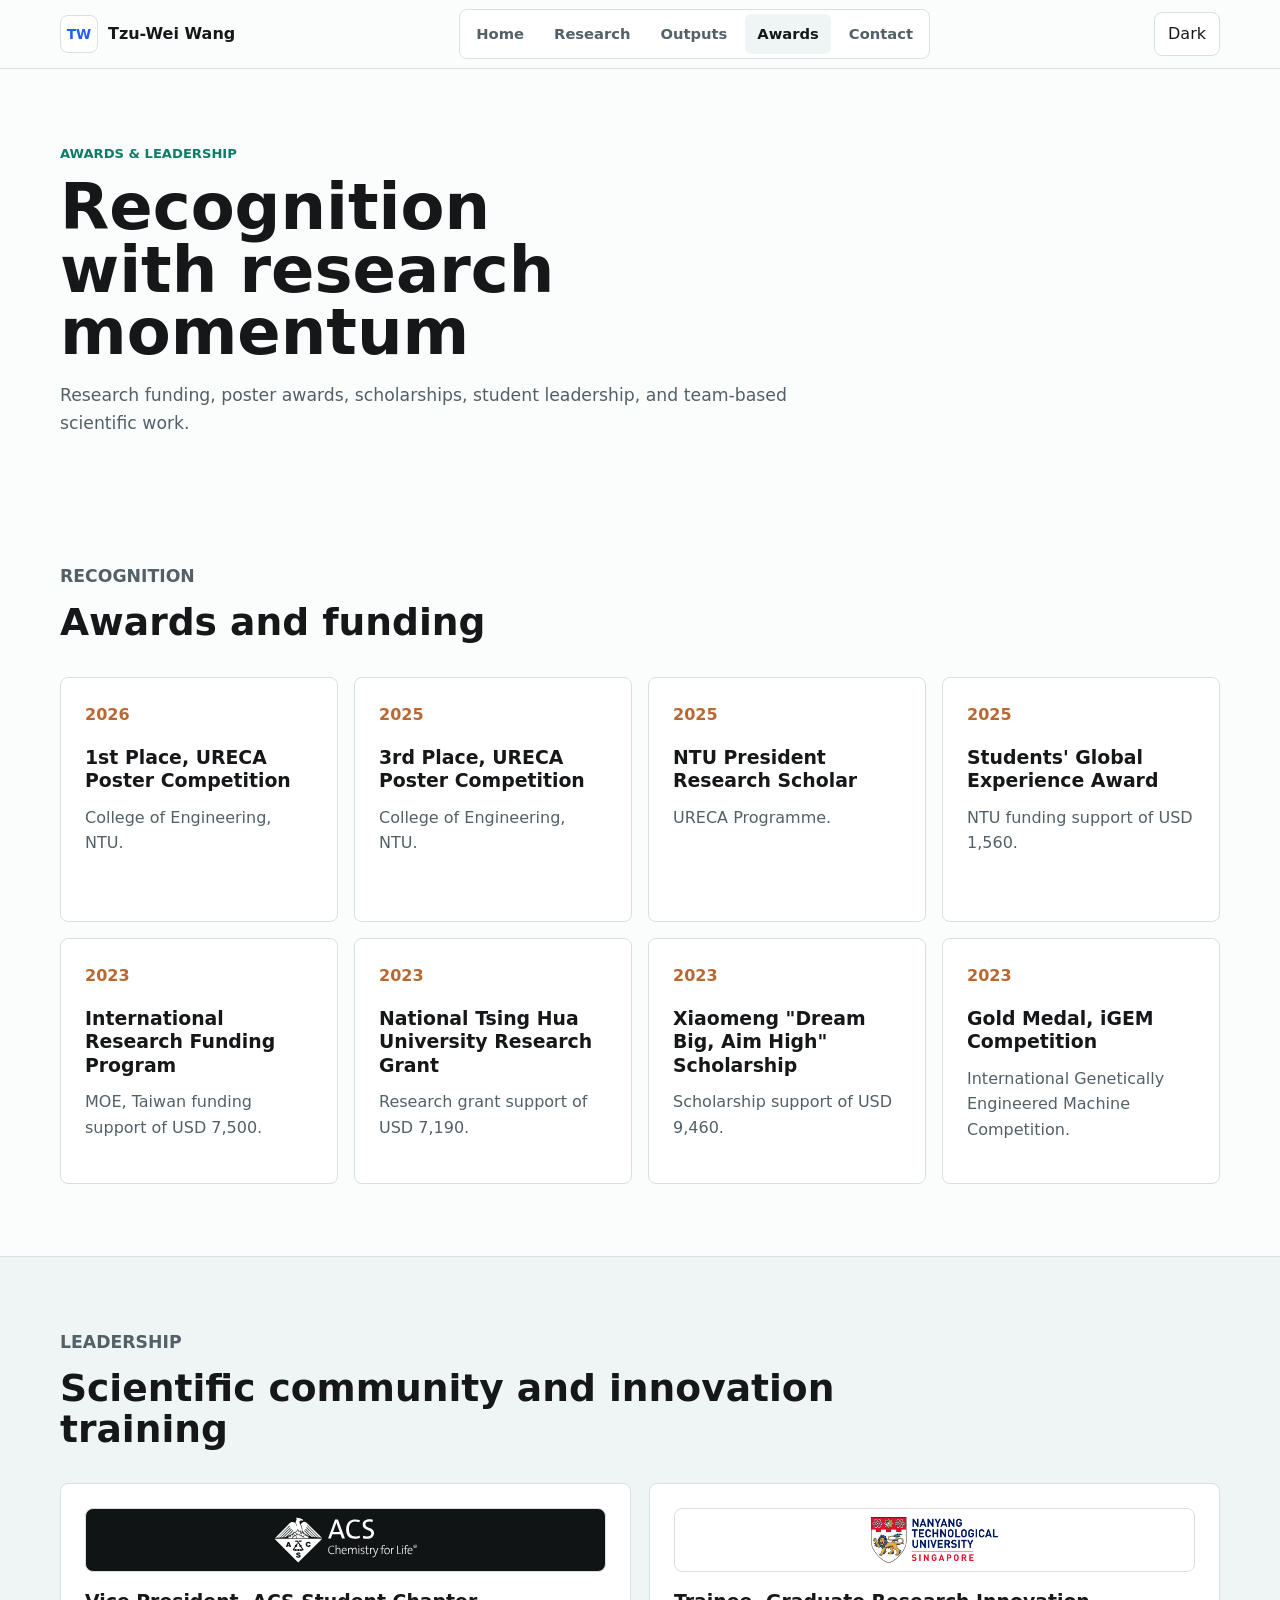
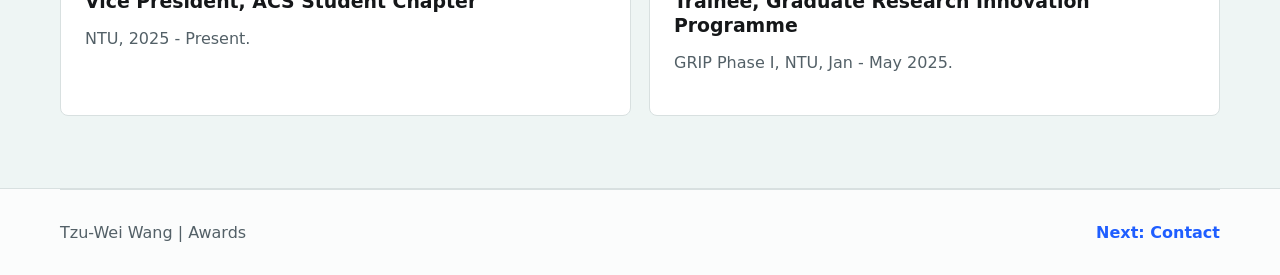
==== commit a8c1c55f: "Use real logos and refine portfolio photos" ====
--- a/awards.html
+++ b/awards.html
@@ -51,8 +51,8 @@
           <h2 id="leadership-title">Scientific community and innovation training</h2>
         </div>
         <div class="leadership-grid">
-          <article><img class="card-logo" src="assets/logo-acs.svg" width="420" height="120" alt="ACS student chapter wordmark"><h3>Vice President, ACS Student Chapter</h3><p>NTU, 2025 - Present.</p></article>
-          <article><img class="card-logo" src="assets/logo-ntu.svg" width="420" height="120" alt="NTU Singapore wordmark"><h3>Trainee, Graduate Research Innovation Programme</h3><p>GRIP Phase I, NTU, Jan - May 2025.</p></article>
+          <article><img class="card-logo brand-dark-logo" src="assets/logo-acs.svg" width="420" height="120" alt="American Chemical Society logo"><h3>Vice President, ACS Student Chapter</h3><p>NTU, 2025 - Present.</p></article>
+          <article><img class="card-logo" src="assets/logo-ntu.png" width="500" height="168" alt="NTU Singapore wordmark"><h3>Trainee, Graduate Research Innovation Programme</h3><p>GRIP Phase I, NTU, Jan - May 2025.</p></article>
         </div>
       </section>
     </main>
--- a/styles.css
+++ b/styles.css
@@ -318,9 +318,9 @@
 }
 
 .profile-panel {
-  width: min(100%, 360px);
+  width: min(100%, 320px);
   justify-self: end;
-  padding: 22px;
+  padding: 18px;
   border: 1px solid var(--line);
   border-radius: 8px;
   background: var(--surface);
@@ -328,13 +328,14 @@
 }
 
 .profile-image {
-  width: min(176px, 52vw);
-  aspect-ratio: 1 / 1;
-  margin: 0 auto 20px;
-  border: 1px solid var(--line);
-  border-radius: 8px;
-  object-fit: cover;
-  object-position: center top;
+  width: min(124px, 38vw);
+  height: 156px;
+  margin: 0 auto 18px;
+  border: 1px solid var(--line);
+  border-radius: 8px;
+  background: #ffffff;
+  object-fit: contain;
+  object-position: center center;
 }
 
 .profile-facts {
@@ -437,11 +438,16 @@
   width: 100%;
   height: 72px;
   object-fit: contain;
-  object-position: left center;
+  object-position: center center;
   padding: 8px;
   border: 1px solid var(--line);
   border-radius: 8px;
   background: #ffffff;
+}
+
+.logo-card.brand-dark-logo img,
+.card-logo.brand-dark-logo {
+  background: #111414;
 }
 
 .logo-card span {
@@ -455,6 +461,20 @@
 .card-logo {
   height: 64px;
   margin-bottom: 18px;
+}
+
+.institution-label {
+  min-height: 64px;
+  display: flex;
+  align-items: center;
+  margin-bottom: 18px;
+  padding: 12px 14px;
+  border: 1px solid var(--line);
+  border-radius: 8px;
+  background: var(--surface-2);
+  color: var(--ink);
+  font-size: 1.05rem;
+  font-weight: 850;
 }
 
 .section-band {
@@ -545,6 +565,13 @@
   transition: transform 200ms ease, border-color 200ms ease, box-shadow 200ms ease;
 }
 
+.project-card-with-proof {
+  display: grid;
+  grid-template-columns: minmax(0, 1fr) 136px;
+  gap: 18px;
+  align-items: start;
+}
+
 .project-card ul {
   margin: auto 0 0;
   padding-left: 20px;
@@ -552,15 +579,6 @@
 
 .project-card li + li {
   margin-top: 8px;
-}
-
-.context-note {
-  margin-top: -4px;
-  padding: 12px 14px;
-  border-left: 3px solid var(--teal);
-  background: var(--surface-2);
-  color: var(--muted-ink);
-  font-size: 0.92rem;
 }
 
 .project-meta {
@@ -610,6 +628,13 @@
   border-radius: 8px;
   object-fit: cover;
   object-position: center center;
+}
+
+.lab-thumb img {
+  width: 136px;
+  height: 181px;
+  aspect-ratio: auto;
+  background: #ffffff;
 }
 
 .proof-thumb figcaption {
@@ -811,13 +836,19 @@
     min-height: auto;
   }
 
-  .output-card.with-proof {
+  .output-card.with-proof,
+  .project-card-with-proof {
     grid-template-columns: 1fr;
   }
 
   .proof-thumb img {
     width: min(100%, 220px);
     height: 150px;
+  }
+
+  .lab-thumb img {
+    width: min(100%, 150px);
+    height: 200px;
   }
 
   .contact-portrait {
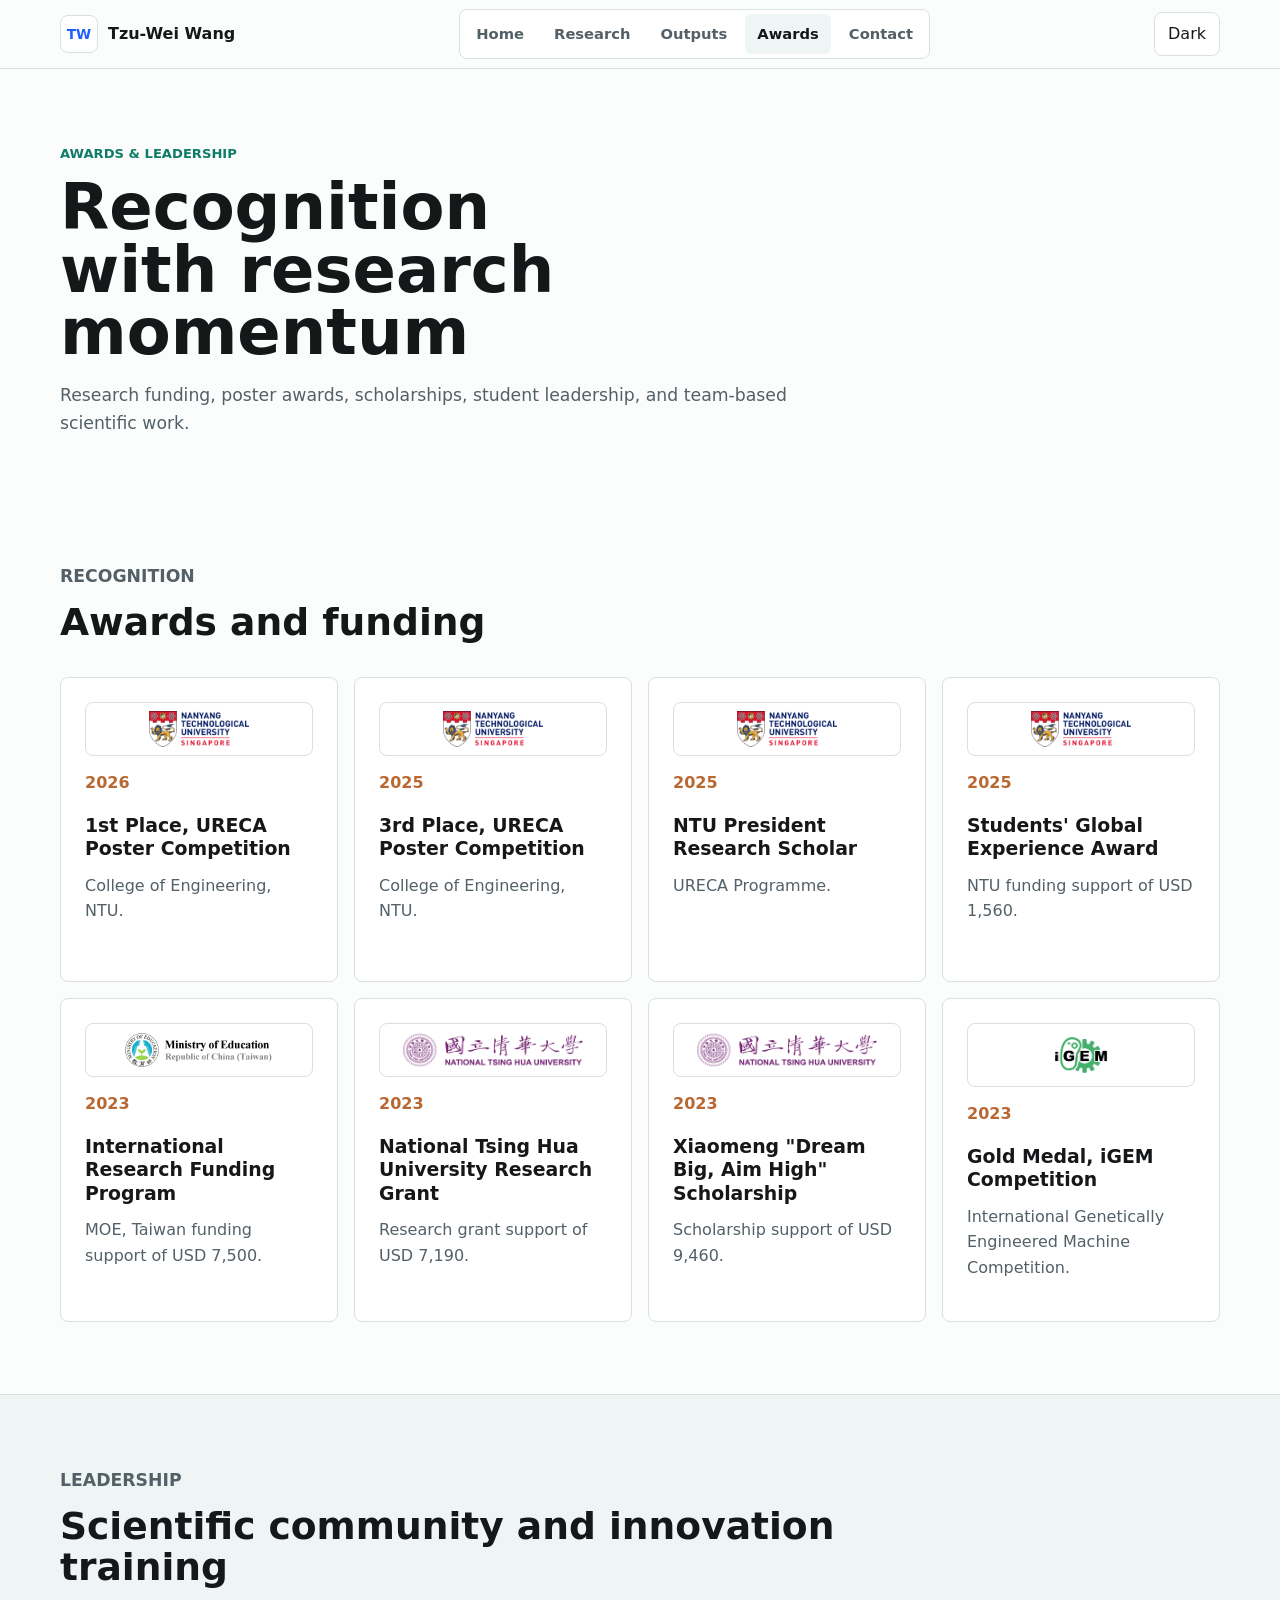
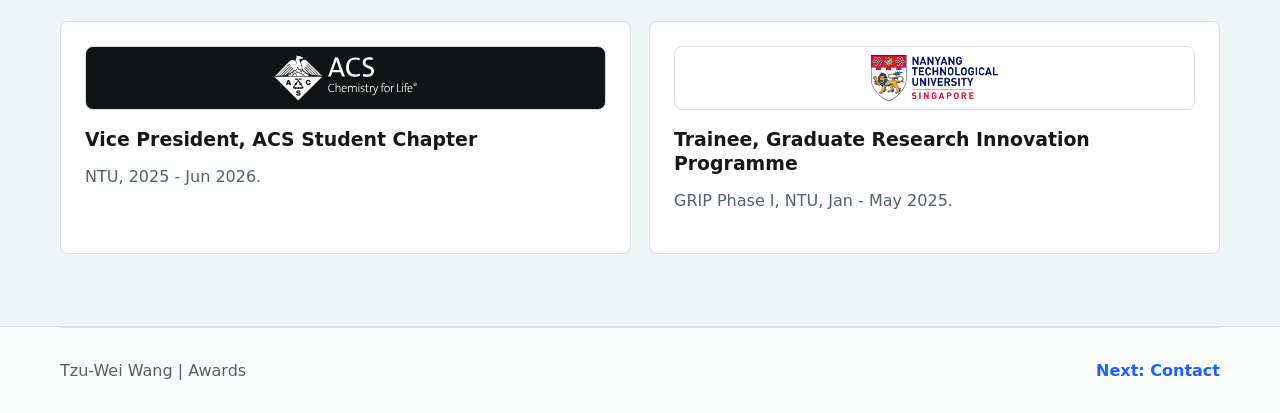
==== commit 832b38ea: "Add award and conference visuals" ====
--- a/awards.html
+++ b/awards.html
@@ -34,14 +34,14 @@
           <h2 id="awards-title">Awards and funding</h2>
         </div>
         <div class="timeline">
-          <article><time>2026</time><h3>1st Place, URECA Poster Competition</h3><p>College of Engineering, NTU.</p></article>
-          <article><time>2025</time><h3>3rd Place, URECA Poster Competition</h3><p>College of Engineering, NTU.</p></article>
-          <article><time>2025</time><h3>NTU President Research Scholar</h3><p>URECA Programme.</p></article>
-          <article><time>2025</time><h3>Students' Global Experience Award</h3><p>NTU funding support of USD 1,560.</p></article>
-          <article><time>2023</time><h3>International Research Funding Program</h3><p>MOE, Taiwan funding support of USD 7,500.</p></article>
-          <article><time>2023</time><h3>National Tsing Hua University Research Grant</h3><p>Research grant support of USD 7,190.</p></article>
-          <article><time>2023</time><h3>Xiaomeng "Dream Big, Aim High" Scholarship</h3><p>Scholarship support of USD 9,460.</p></article>
-          <article><time>2023</time><h3>Gold Medal, iGEM Competition</h3><p>International Genetically Engineered Machine Competition.</p></article>
+          <article><img class="award-logo" src="assets/logo-ntu.png" width="500" height="168" alt="NTU Singapore wordmark"><time>2026</time><h3>1st Place, URECA Poster Competition</h3><p>College of Engineering, NTU.</p></article>
+          <article><img class="award-logo" src="assets/logo-ntu.png" width="500" height="168" alt="NTU Singapore wordmark"><time>2025</time><h3>3rd Place, URECA Poster Competition</h3><p>College of Engineering, NTU.</p></article>
+          <article><img class="award-logo" src="assets/logo-ntu.png" width="500" height="168" alt="NTU Singapore wordmark"><time>2025</time><h3>NTU President Research Scholar</h3><p>URECA Programme.</p></article>
+          <article><img class="award-logo" src="assets/logo-ntu.png" width="500" height="168" alt="NTU Singapore wordmark"><time>2025</time><h3>Students' Global Experience Award</h3><p>NTU funding support of USD 1,560.</p></article>
+          <article><img class="award-logo" src="assets/logo-moe-taiwan.png" width="460" height="110" alt="Ministry of Education Republic of China Taiwan logo"><time>2023</time><h3>International Research Funding Program</h3><p>MOE, Taiwan funding support of USD 7,500.</p></article>
+          <article><img class="award-logo" src="assets/logo-nthu.png" width="400" height="80" alt="National Tsing Hua University logo"><time>2023</time><h3>National Tsing Hua University Research Grant</h3><p>Research grant support of USD 7,190.</p></article>
+          <article><img class="award-logo" src="assets/logo-nthu.png" width="400" height="80" alt="National Tsing Hua University logo"><time>2023</time><h3>Xiaomeng "Dream Big, Aim High" Scholarship</h3><p>Scholarship support of USD 9,460.</p></article>
+          <article><img class="award-logo square-award-logo" src="assets/logo-igem.png" width="468" height="468" alt="iGEM competition logo"><time>2023</time><h3>Gold Medal, iGEM Competition</h3><p>International Genetically Engineered Machine Competition.</p></article>
         </div>
       </section>
 
@@ -51,7 +51,7 @@
           <h2 id="leadership-title">Scientific community and innovation training</h2>
         </div>
         <div class="leadership-grid">
-          <article><img class="card-logo brand-dark-logo" src="assets/logo-acs.svg" width="420" height="120" alt="American Chemical Society logo"><h3>Vice President, ACS Student Chapter</h3><p>NTU, 2025 - Present.</p></article>
+          <article><img class="card-logo brand-dark-logo" src="assets/logo-acs.svg" width="420" height="120" alt="American Chemical Society logo"><h3>Vice President, ACS Student Chapter</h3><p>NTU, 2025 - Jun 2026.</p></article>
           <article><img class="card-logo" src="assets/logo-ntu.png" width="500" height="168" alt="NTU Singapore wordmark"><h3>Trainee, Graduate Research Innovation Programme</h3><p>GRIP Phase I, NTU, Jan - May 2025.</p></article>
         </div>
       </section>
--- a/styles.css
+++ b/styles.css
@@ -463,6 +463,28 @@
   margin-bottom: 18px;
 }
 
+.conference-logo {
+  height: 82px;
+}
+
+.award-logo {
+  width: 100%;
+  height: 54px;
+  margin-bottom: 14px;
+  padding: 8px;
+  border: 1px solid var(--line);
+  border-radius: 8px;
+  background: #ffffff;
+  object-fit: contain;
+  object-position: center center;
+}
+
+.square-award-logo {
+  height: 64px;
+  padding: 4px;
+  object-position: center center;
+}
+
 .institution-label {
   min-height: 64px;
   display: flex;
@@ -693,7 +715,7 @@
 }
 
 .timeline article {
-  min-height: 245px;
+  min-height: 305px;
 }
 
 .timeline time {
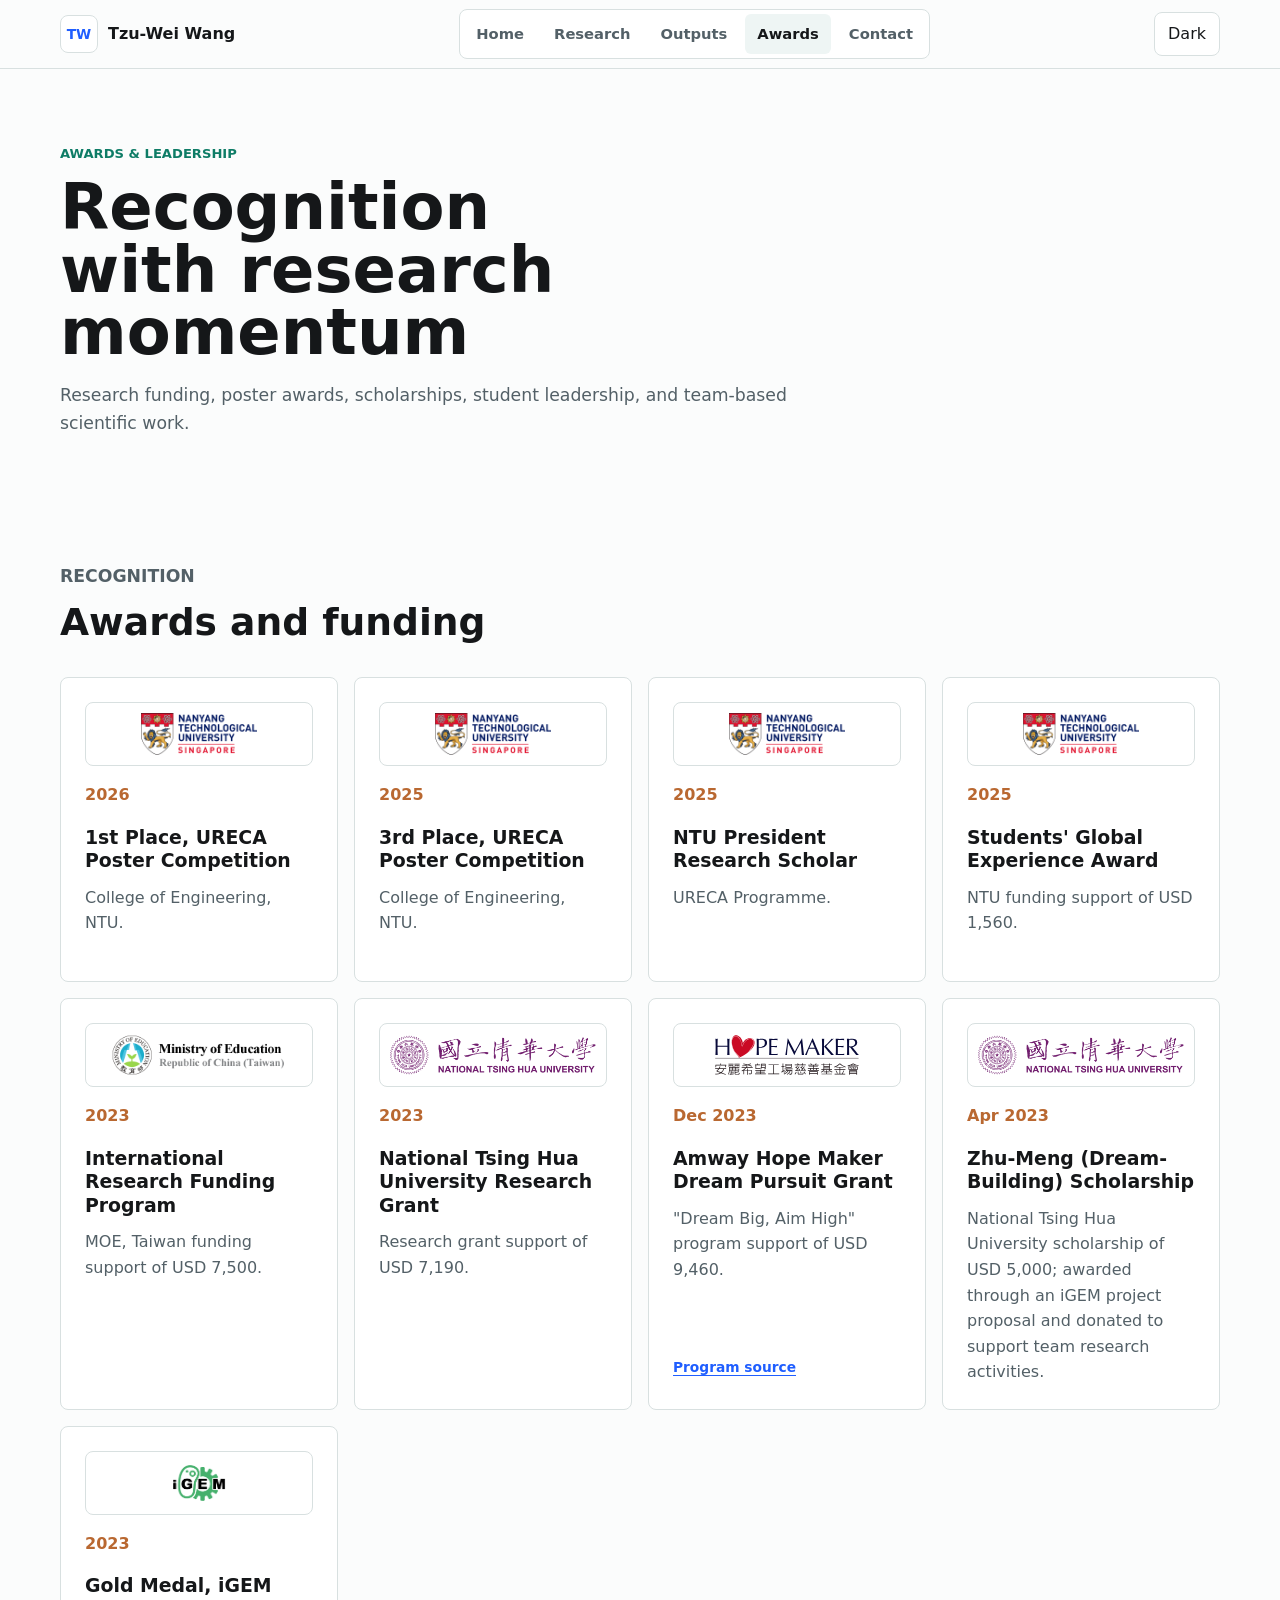
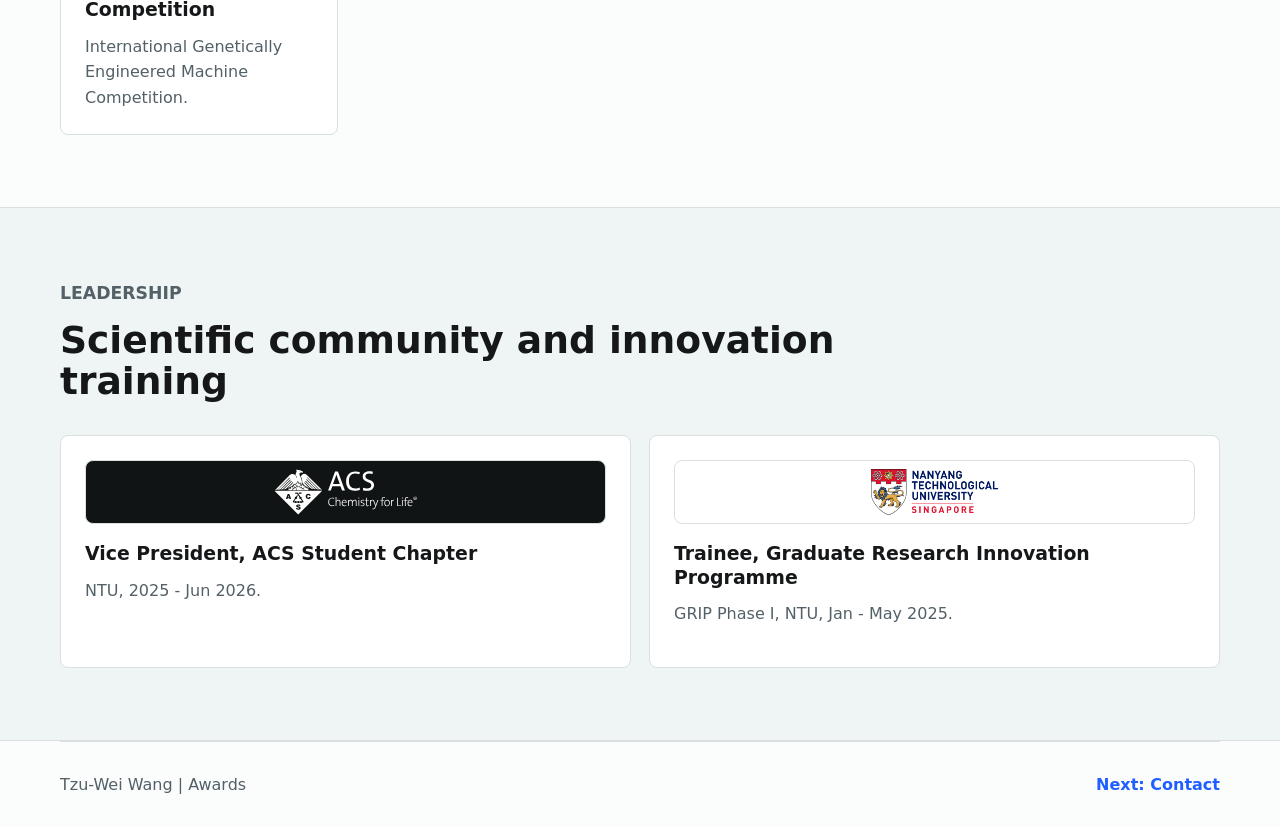
==== commit ba65a64c: "Correct scholarship award entries" ====
--- a/awards.html
+++ b/awards.html
@@ -40,7 +40,19 @@
           <article><img class="award-logo" src="assets/logo-ntu.png" width="500" height="168" alt="NTU Singapore wordmark"><time>2025</time><h3>Students' Global Experience Award</h3><p>NTU funding support of USD 1,560.</p></article>
           <article><img class="award-logo" src="assets/logo-moe-taiwan.png" width="460" height="110" alt="Ministry of Education Republic of China Taiwan logo"><time>2023</time><h3>International Research Funding Program</h3><p>MOE, Taiwan funding support of USD 7,500.</p></article>
           <article><img class="award-logo" src="assets/logo-nthu.png" width="400" height="80" alt="National Tsing Hua University logo"><time>2023</time><h3>National Tsing Hua University Research Grant</h3><p>Research grant support of USD 7,190.</p></article>
-          <article><img class="award-logo" src="assets/logo-nthu.png" width="400" height="80" alt="National Tsing Hua University logo"><time>2023</time><h3>Xiaomeng "Dream Big, Aim High" Scholarship</h3><p>Scholarship support of USD 9,460.</p></article>
+          <article>
+            <img class="award-logo" src="assets/logo-amway-dream.svg" width="215" height="62" alt="Hope Maker Amway Charity Foundation logo">
+            <time>Dec 2023</time>
+            <h3>Amway Hope Maker Dream Pursuit Grant</h3>
+            <p>"Dream Big, Aim High" program support of USD 9,460.</p>
+            <a class="source-link" href="https://amway.bhuntr.com/tw/" target="_blank" rel="noreferrer">Program source</a>
+          </article>
+          <article>
+            <img class="award-logo" src="assets/logo-nthu.png" width="400" height="80" alt="National Tsing Hua University logo">
+            <time>Apr 2023</time>
+            <h3>Zhu-Meng (Dream-Building) Scholarship</h3>
+            <p>National Tsing Hua University scholarship of USD 5,000; awarded through an iGEM project proposal and donated to support team research activities.</p>
+          </article>
           <article><img class="award-logo square-award-logo" src="assets/logo-igem.png" width="468" height="468" alt="iGEM competition logo"><time>2023</time><h3>Gold Medal, iGEM Competition</h3><p>International Genetically Engineered Machine Competition.</p></article>
         </div>
       </section>
--- a/styles.css
+++ b/styles.css
@@ -57,6 +57,7 @@
 img,
 svg {
   display: block;
+  max-width: 100%;
 }
 
 button {
@@ -469,9 +470,9 @@
 
 .award-logo {
   width: 100%;
-  height: 54px;
-  margin-bottom: 14px;
-  padding: 8px;
+  height: 64px;
+  margin-bottom: 16px;
+  padding: 10px;
   border: 1px solid var(--line);
   border-radius: 8px;
   background: #ffffff;
@@ -480,7 +481,6 @@
 }
 
 .square-award-logo {
-  height: 64px;
   padding: 4px;
   object-position: center center;
 }
@@ -540,6 +540,7 @@
   border: 1px solid var(--line);
   border-radius: 8px;
   background: var(--surface);
+  min-width: 0;
 }
 
 .route-card,
@@ -589,7 +590,7 @@
 
 .project-card-with-proof {
   display: grid;
-  grid-template-columns: minmax(0, 1fr) 136px;
+  grid-template-columns: minmax(0, 1fr) minmax(150px, 172px);
   gap: 18px;
   align-items: start;
 }
@@ -601,6 +602,28 @@
 
 .project-card li + li {
   margin-top: 8px;
+}
+
+.role-photo {
+  margin: 18px 0 0;
+}
+
+.role-photo img {
+  width: 100%;
+  height: clamp(180px, 24vw, 260px);
+  aspect-ratio: 2 / 1;
+  border: 1px solid var(--line);
+  border-radius: 8px;
+  background: var(--surface-2);
+  object-fit: cover;
+  object-position: center center;
+}
+
+.role-photo figcaption {
+  margin-top: 8px;
+  color: var(--muted-ink);
+  font-size: 0.78rem;
+  font-weight: 700;
 }
 
 .project-meta {
@@ -633,18 +656,21 @@
   grid-column: span 2;
   min-height: 280px;
   display: grid;
-  grid-template-columns: minmax(0, 1fr) 150px;
+  grid-template-columns: minmax(0, 1fr) minmax(150px, 172px);
   gap: 18px;
   align-items: start;
 }
 
 .proof-thumb {
+  width: 100%;
+  max-width: 172px;
+  justify-self: end;
   margin: 0;
 }
 
 .proof-thumb img {
-  width: 150px;
-  height: 112px;
+  width: 100%;
+  height: clamp(112px, 10vw, 132px);
   aspect-ratio: 4 / 3;
   border: 1px solid var(--line);
   border-radius: 8px;
@@ -653,9 +679,8 @@
 }
 
 .lab-thumb img {
-  width: 136px;
-  height: 181px;
-  aspect-ratio: auto;
+  height: clamp(188px, 15vw, 220px);
+  aspect-ratio: 3 / 4;
   background: #ffffff;
 }
 
@@ -716,6 +741,8 @@
 
 .timeline article {
   min-height: 305px;
+  display: flex;
+  flex-direction: column;
 }
 
 .timeline time {
@@ -725,8 +752,189 @@
   font-weight: 820;
 }
 
+.timeline article p {
+  margin-bottom: 0;
+}
+
+.source-link {
+  align-self: flex-start;
+  min-height: 36px;
+  display: inline-flex;
+  align-items: center;
+  margin-top: auto;
+  color: var(--primary);
+  font-size: 0.86rem;
+  font-weight: 780;
+  text-decoration: underline;
+  text-decoration-thickness: 1px;
+  text-underline-offset: 3px;
+}
+
 .contact-card {
   min-height: 210px;
+}
+
+.contact-card strong {
+  overflow-wrap: anywhere;
+}
+
+.opening-visuals {
+  display: grid;
+  grid-template-columns: repeat(2, minmax(0, 1fr));
+  gap: 10px;
+  margin: 16px 0 0;
+}
+
+.opening-visuals figure {
+  min-width: 0;
+  margin: 0;
+}
+
+.opening-visuals img {
+  width: 100%;
+  height: auto;
+  aspect-ratio: 1;
+  object-fit: contain;
+  border: 1px solid var(--line);
+  border-radius: 8px;
+  background: var(--surface-2);
+}
+
+.opening-visuals figcaption {
+  margin-top: 8px;
+  color: var(--muted-ink);
+  font-size: 0.78rem;
+  line-height: 1.35;
+}
+
+.opening-visuals b,
+.opening-visuals em {
+  display: block;
+}
+
+.opening-visuals b {
+  color: var(--ink);
+  font-size: 0.84rem;
+}
+
+.opening-visuals em {
+  font-style: normal;
+  font-variant-numeric: tabular-nums;
+}
+
+.chess-note {
+  margin-bottom: 0;
+}
+
+.chess-ratings {
+  display: grid;
+  grid-template-columns: repeat(3, minmax(0, 1fr));
+  gap: 8px;
+  margin: 16px 0 8px;
+}
+
+.chess-ratings div {
+  min-width: 0;
+  padding: 10px 11px;
+  border: 1px solid var(--line);
+  border-radius: 8px;
+  background: var(--surface-2);
+}
+
+.chess-ratings dt,
+.chess-ratings dd {
+  margin: 0;
+}
+
+.chess-ratings dt {
+  color: var(--muted-ink);
+  font-size: 0.7rem;
+  font-weight: 820;
+  text-transform: uppercase;
+}
+
+.chess-ratings dd {
+  color: var(--ink);
+  font-size: 1.08rem;
+  font-weight: 820;
+  line-height: 1.25;
+  font-variant-numeric: tabular-nums;
+}
+
+.chess-ratings .is-unavailable {
+  opacity: 0.68;
+}
+
+.chess-status {
+  margin: 0;
+  font-size: 0.9rem;
+}
+
+.snooker-card {
+  align-items: flex-start;
+}
+
+.snooker-visuals {
+  display: grid;
+  grid-template-columns: repeat(2, minmax(0, 1fr));
+  gap: 10px;
+  width: 100%;
+  margin-top: 16px;
+}
+
+.snooker-visuals figure {
+  min-width: 0;
+  margin: 0;
+}
+
+.snooker-visuals figcaption {
+  margin-top: 8px;
+  color: var(--muted-ink);
+  font-size: 0.78rem;
+  line-height: 1.35;
+}
+
+.snooker-visuals b,
+.snooker-visuals em {
+  display: block;
+}
+
+.snooker-visuals b {
+  color: var(--ink);
+  font-size: 0.84rem;
+}
+
+.snooker-visuals em {
+  font-style: normal;
+}
+
+.snooker-visuals a {
+  text-decoration: underline;
+  text-decoration-thickness: 1px;
+  text-underline-offset: 2px;
+}
+
+.snooker-visuals img {
+  width: 100%;
+  height: clamp(120px, 16vw, 180px);
+  aspect-ratio: 4 / 3;
+  border: 1px solid var(--line);
+  border-radius: 8px;
+  background: var(--surface-2);
+}
+
+.interest-photo {
+  object-fit: cover;
+  object-position: 50% 52%;
+}
+
+.interest-diagram {
+  object-fit: contain;
+  padding: 8px;
+}
+
+.snooker-card p {
+  max-width: 36ch;
 }
 
 .contact-portrait {
@@ -864,18 +1072,31 @@
   }
 
   .proof-thumb img {
-    width: min(100%, 220px);
-    height: 150px;
+    width: 100%;
+    height: clamp(140px, 42vw, 170px);
+  }
+
+  .proof-thumb,
+  .lab-thumb {
+    max-width: 220px;
+    justify-self: start;
   }
 
   .lab-thumb img {
-    width: min(100%, 150px);
-    height: 200px;
+    height: clamp(190px, 58vw, 240px);
   }
 
   .contact-portrait {
     max-width: 220px;
     justify-self: start;
+  }
+
+  .snooker-visuals {
+    grid-template-columns: 1fr;
+  }
+
+  .snooker-visuals img {
+    height: clamp(180px, 58vw, 230px);
   }
 }
 
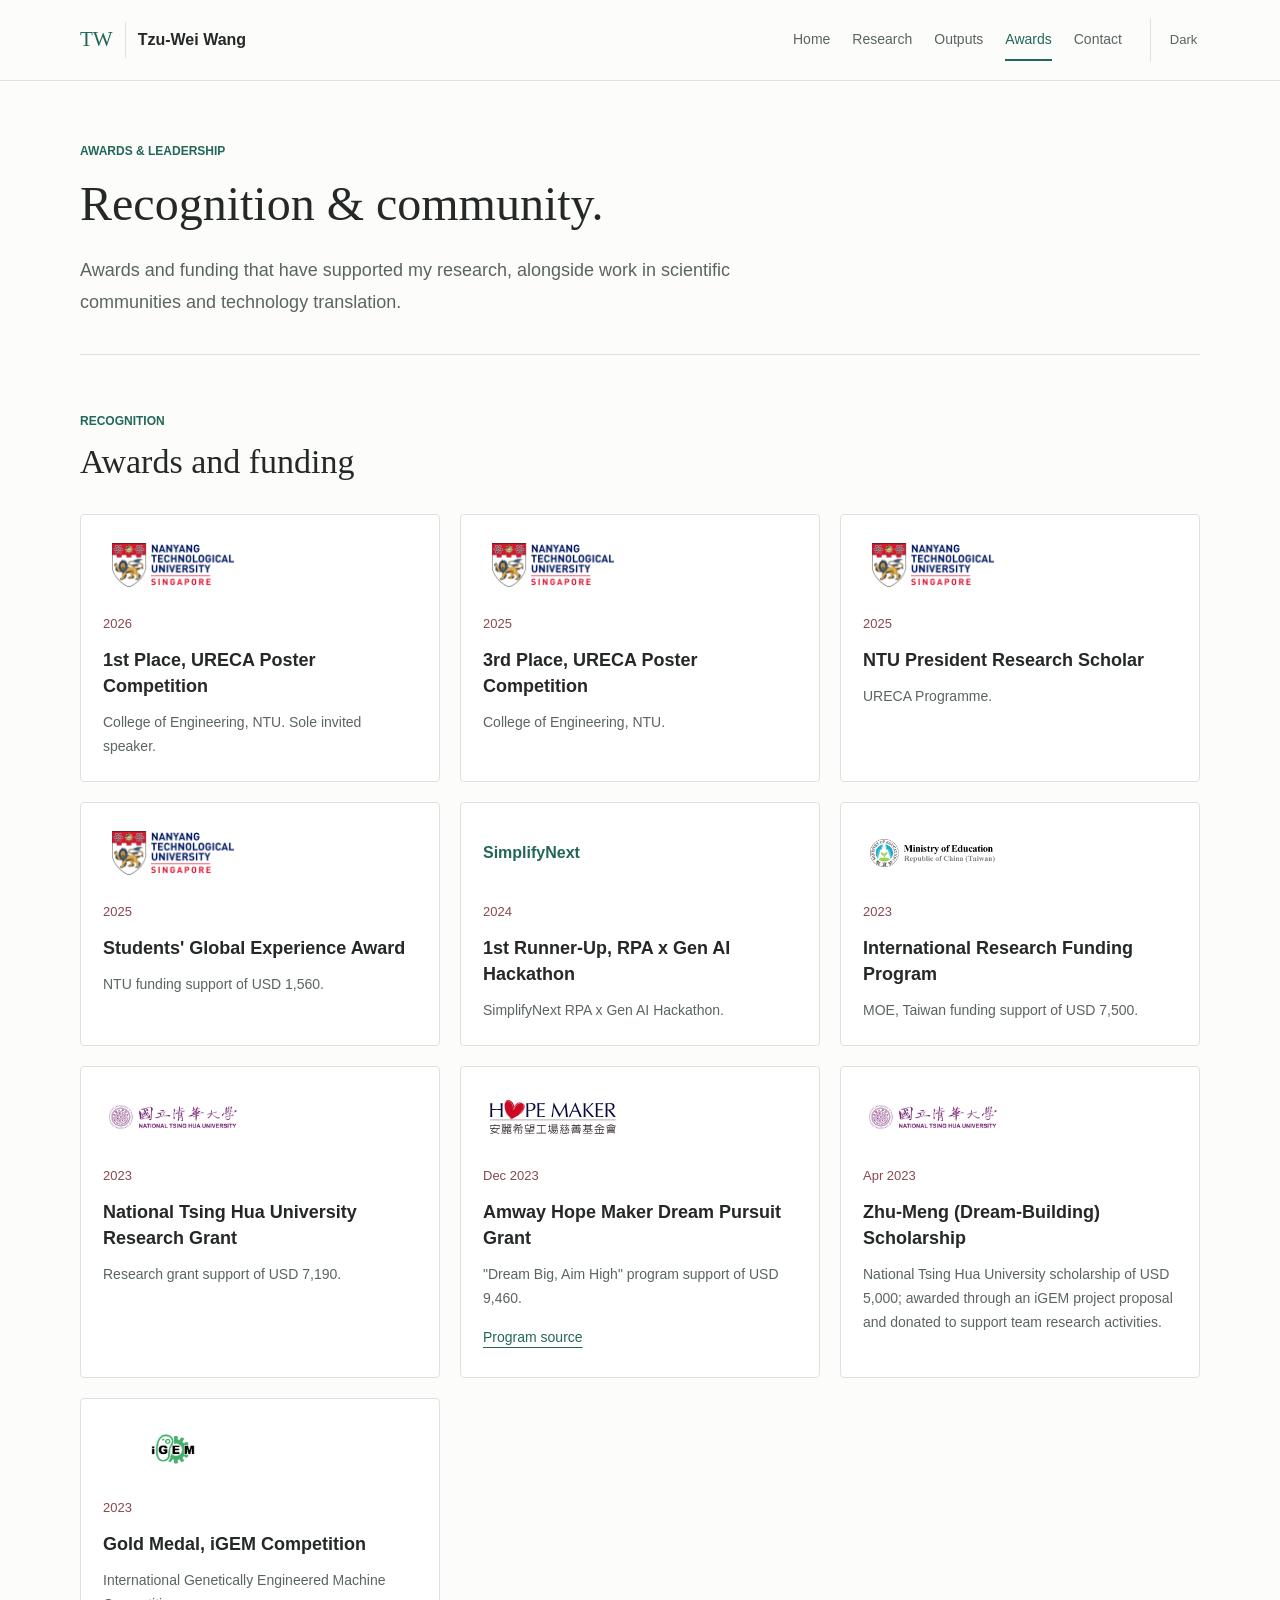
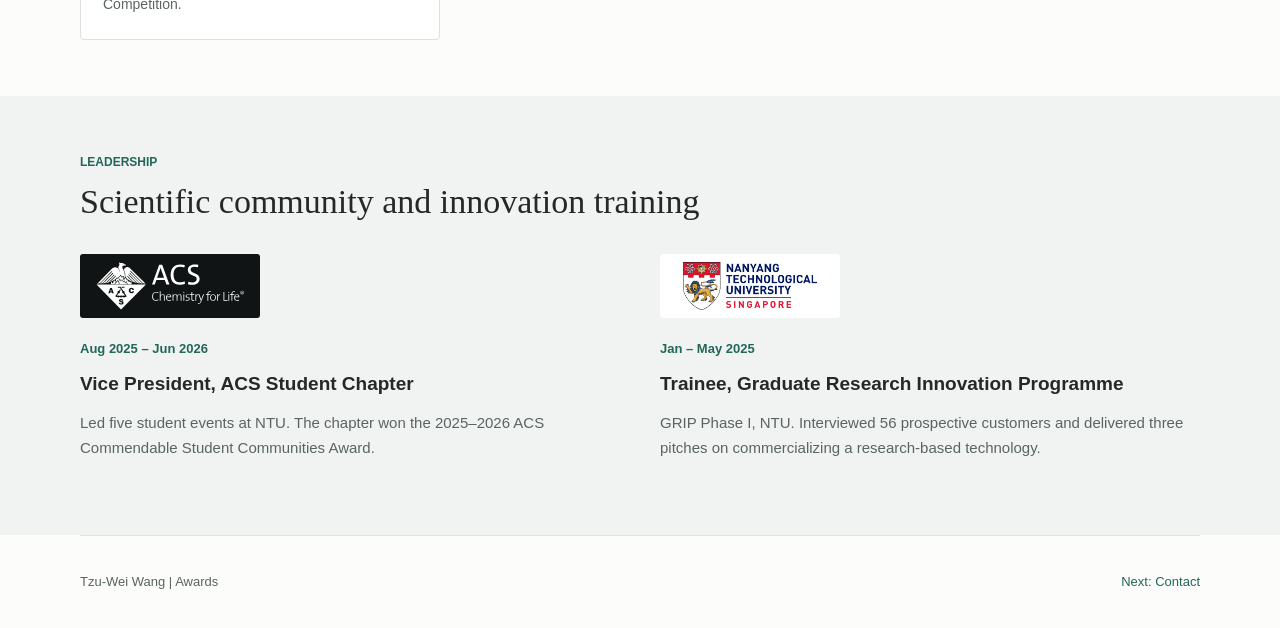
==== commit 16d46189: "Refresh research portfolio from updated CV and refine responsive layout" ====
--- a/awards.html
+++ b/awards.html
@@ -24,8 +24,8 @@
     <main id="main">
       <section class="page-hero" aria-labelledby="page-title">
         <p class="eyebrow">Awards & Leadership</p>
-        <h1 id="page-title">Recognition with research momentum</h1>
-        <p class="lede">Research funding, poster awards, scholarships, student leadership, and team-based scientific work.</p>
+        <h1 id="page-title">Recognition &amp; community.</h1>
+        <p class="lede">Awards and funding that have supported my research, alongside work in scientific communities and technology translation.</p>
       </section>
 
       <section class="section-band" aria-labelledby="awards-title">
@@ -34,10 +34,11 @@
           <h2 id="awards-title">Awards and funding</h2>
         </div>
         <div class="timeline">
-          <article><img class="award-logo" src="assets/logo-ntu.png" width="500" height="168" alt="NTU Singapore wordmark"><time>2026</time><h3>1st Place, URECA Poster Competition</h3><p>College of Engineering, NTU.</p></article>
+          <article><img class="award-logo" src="assets/logo-ntu.png" width="500" height="168" alt="NTU Singapore wordmark"><time>2026</time><h3>1st Place, URECA Poster Competition</h3><p>College of Engineering, NTU. Sole invited speaker.</p></article>
           <article><img class="award-logo" src="assets/logo-ntu.png" width="500" height="168" alt="NTU Singapore wordmark"><time>2025</time><h3>3rd Place, URECA Poster Competition</h3><p>College of Engineering, NTU.</p></article>
           <article><img class="award-logo" src="assets/logo-ntu.png" width="500" height="168" alt="NTU Singapore wordmark"><time>2025</time><h3>NTU President Research Scholar</h3><p>URECA Programme.</p></article>
           <article><img class="award-logo" src="assets/logo-ntu.png" width="500" height="168" alt="NTU Singapore wordmark"><time>2025</time><h3>Students' Global Experience Award</h3><p>NTU funding support of USD 1,560.</p></article>
+          <article><div class="institution-label">SimplifyNext</div><time>2024</time><h3>1st Runner-Up, RPA x Gen AI Hackathon</h3><p>SimplifyNext RPA x Gen AI Hackathon.</p></article>
           <article><img class="award-logo" src="assets/logo-moe-taiwan.png" width="460" height="110" alt="Ministry of Education Republic of China Taiwan logo"><time>2023</time><h3>International Research Funding Program</h3><p>MOE, Taiwan funding support of USD 7,500.</p></article>
           <article><img class="award-logo" src="assets/logo-nthu.png" width="400" height="80" alt="National Tsing Hua University logo"><time>2023</time><h3>National Tsing Hua University Research Grant</h3><p>Research grant support of USD 7,190.</p></article>
           <article>
@@ -63,8 +64,8 @@
           <h2 id="leadership-title">Scientific community and innovation training</h2>
         </div>
         <div class="leadership-grid">
-          <article><img class="card-logo brand-dark-logo" src="assets/logo-acs.svg" width="420" height="120" alt="American Chemical Society logo"><h3>Vice President, ACS Student Chapter</h3><p>NTU, 2025 - Jun 2026.</p></article>
-          <article><img class="card-logo" src="assets/logo-ntu.png" width="500" height="168" alt="NTU Singapore wordmark"><h3>Trainee, Graduate Research Innovation Programme</h3><p>GRIP Phase I, NTU, Jan - May 2025.</p></article>
+          <article><img class="card-logo brand-dark-logo" src="assets/logo-acs.svg" width="420" height="120" alt="American Chemical Society logo"><span class="role-label">Aug 2025 &ndash; Jun 2026</span><h3>Vice President, ACS Student Chapter</h3><p>Led five student events at NTU. The chapter won the 2025&ndash;2026 ACS Commendable Student Communities Award.</p></article>
+          <article><img class="card-logo" src="assets/logo-ntu.png" width="500" height="168" alt="NTU Singapore wordmark"><span class="role-label">Jan &ndash; May 2025</span><h3>Trainee, Graduate Research Innovation Programme</h3><p>GRIP Phase I, NTU. Interviewed 56 prospective customers and delivered three pitches on commercializing a research-based technology.</p></article>
         </div>
       </section>
     </main>
--- a/styles.css
+++ b/styles.css
@@ -1,1145 +1,227 @@
-:root {
-  color-scheme: light;
-  --bg: #fbfcfc;
-  --surface: #ffffff;
-  --surface-2: #eef5f4;
-  --ink: #151719;
-  --muted-ink: #536067;
-  --line: #d8e0e0;
-  --primary: #1f5eff;
-  --primary-strong: #1748c7;
-  --teal: #0e7c66;
-  --copper: #b96831;
-  --shadow: 0 18px 44px rgba(17, 24, 39, 0.1);
-  --max: 1160px;
-  --header-h: 68px;
-}
+:root { color-scheme: light; --bg: #fcfcfb; --surface: #fff; --surface-2: #f0f3f2; --ink: #242827; --muted-ink: #5a6462; --line: #dce2df; --primary: #226757; --accent: #894850; --max: 1120px; }
+[data-theme="dark"] { color-scheme: dark; --bg: #161a19; --surface: #1c211f; --surface-2: #232b28; --ink: #edf0ee; --muted-ink: #b2beb7; --line: #3a4540; --primary: #91cbb4; --accent: #e1adb0; }
+* { box-sizing: border-box; }
+html { scroll-behavior: smooth; scroll-padding-top: 120px; }
+body { margin: 0; background: var(--bg); color: var(--ink); font-family: "Segoe UI", Arial, sans-serif; font-size: 16px; line-height: 1.7; letter-spacing: 0; }
+a { color: inherit; text-decoration: none; }
+img, svg { display: block; max-width: 100%; }
+button { font: inherit; cursor: pointer; }
+[hidden] { display: none !important; }
+::selection { background: #cfe7db; color: #15271e; }
+:focus-visible { outline: 2px solid var(--primary); outline-offset: 5px; }
+.skip-link { position: fixed; top: 8px; left: 8px; z-index: 100; padding: 12px 20px; background: var(--ink); color: var(--bg); transform: translateY(-160%); }
+.skip-link:focus { transform: translateY(0); }
+.nav-shell, .hero, .page-hero, .section-band, .logo-strip, .site-footer { width: min(var(--max), calc(100% - 80px)); margin-inline: auto; }
+.site-header { position: sticky; top: 0; z-index: 20; background: var(--bg); border-bottom: 1px solid var(--line); }
+.nav-shell { min-height: 80px; display: flex; align-items: center; gap: 28px; }
+.brand { display: inline-flex; align-items: center; gap: 12px; white-space: nowrap; font-weight: 650; }
+.brand-mark { font-family: Georgia, serif; font-size: 21px; font-weight: 400; color: var(--primary); border-right: 1px solid var(--line); padding-right: 12px; }
+.nav-links { display: flex; gap: 22px; margin-left: auto; }
+.nav-links a { display: inline-flex; align-items: center; min-height: 48px; position: relative; color: var(--muted-ink); font-size: 14px; }
+.nav-links a:hover, .nav-links a.is-active { color: var(--primary); }
+.nav-links a.is-active::after { content: ""; position: absolute; bottom: 3px; left: 0; right: 0; height: 2px; background: var(--primary); }
+.theme-toggle { min-height: 44px; min-width: 50px; padding: 4px 0 4px 16px; border: 0; border-left: 1px solid var(--line); background: transparent; color: var(--muted-ink); font-size: 13px; }
+.theme-toggle:hover { color: var(--primary); }
+h1, h2, h3, p { margin-top: 0; }
+h1, .section-heading h2, .education h2 { font-family: Georgia, "Times New Roman", serif; font-weight: 400; }
+h1 { font-size: 60px; line-height: 1.13; margin-bottom: 22px; text-wrap: balance; }
+h2 { font-size: 26px; line-height: 1.3; font-weight: 600; margin-bottom: 16px; }
+h3 { font-size: 19px; line-height: 1.45; font-weight: 600; margin-bottom: 12px; }
+p { margin-bottom: 18px; }
+.eyebrow, .project-meta, .output-card > span, .publication-status { color: var(--primary); font-size: 12px; font-weight: 650; text-transform: uppercase; }
+.eyebrow { margin-bottom: 16px; }
+.lede { font-size: 18px; line-height: 1.8; color: var(--muted-ink); max-width: 66ch; }
+.hero { padding-block: 76px 56px; }
+.profile-intro { display: grid; grid-template-columns: minmax(0, 1fr) 180px; gap: 72px; align-items: center; }
+.hero-copy { max-width: 720px; }
+.name-note { color: var(--muted-ink); font-size: 20px; margin-top: -10px; }
+.profile-image, .contact-portrait { width: 168px; height: auto; aspect-ratio: 1; object-fit: contain; border: 1px solid var(--line); border-radius: 4px; background: #fff; }
+.portrait-caption { display: block; margin-top: 14px; font-size: 13px; color: var(--muted-ink); }
+.action-row { display: flex; flex-wrap: wrap; align-items: center; gap: 12px 22px; margin-top: 26px; }
+.button { display: inline-flex; align-items: center; justify-content: center; min-height: 44px; padding: 9px 18px; font-size: 14px; font-weight: 600; border: 1px solid var(--line); border-radius: 4px; transition: background 160ms ease, color 160ms ease; }
+.button.primary { background: var(--primary); color: var(--bg); border-color: var(--primary); }
+.button.primary:hover { background: var(--ink); border-color: var(--ink); }
+.button.secondary:hover { background: var(--surface-2); }
+.text-link, .source-link { display: inline-flex; align-items: center; min-height: 44px; color: var(--primary); text-decoration: underline; text-underline-offset: 5px; font-size: 14px; }
+.education { display: grid; grid-template-columns: 112px minmax(0, 1fr) auto; gap: 24px; align-items: center; padding: 30px 0; border-block: 1px solid var(--line); }
+.education img { width: 112px; height: 54px; object-fit: contain; background: white; padding: 6px; border-radius: 3px; }
+.education h2 { font-size: 24px; margin-bottom: 6px; }
+.education p { margin: 0; font-size: 14px; color: var(--muted-ink); }
+.education .education-grade { color: var(--primary); font-weight: 600; white-space: nowrap; }
+.section-band { padding-block: 56px; }
+.section-band.muted { width: 100%; padding-inline: max(40px, calc((100% - var(--max)) / 2)); background: var(--surface-2); }
+.section-heading { margin-bottom: 30px; max-width: 720px; }
+.section-heading h2 { font-size: 34px; margin-bottom: 12px; }
+.section-heading p:not(.eyebrow) { color: var(--muted-ink); }
+.section-heading .eyebrow { margin-bottom: 8px; }
+.focus-grid { display: grid; grid-template-columns: repeat(3, minmax(0, 1fr)); gap: 36px; }
+.focus-grid article { border-top: 2px solid var(--line); padding-top: 20px; }
+.focus-grid article:first-child { border-color: var(--primary); }
+.focus-grid article:last-child { border-color: var(--accent); }
+.focus-grid p { color: var(--muted-ink); font-size: 15px; }
+.home-updates { display: grid; grid-template-columns: 0.7fr 1.3fr; gap: 60px; }
+.news-list { list-style: none; padding: 0; margin: 0; }
+.news-list li { display: grid; grid-template-columns: 90px minmax(0, 1fr); gap: 24px; padding-block: 18px; border-bottom: 1px solid var(--line); }
+.news-list li:first-child { padding-top: 0; }
+.news-list time { font-size: 13px; color: var(--accent); }
+.news-list p { margin: 0; }
+.news-list strong { font-weight: 600; }
+.logo-strip { padding-block: 36px 52px; }
+.logo-grid { display: grid; grid-template-columns: repeat(4, minmax(0, 1fr)); gap: 28px; }
+.logo-card img { width: 100%; height: 64px; padding: 12px; object-fit: contain; background: white; border-radius: 4px; }
+.logo-card span { display: block; margin-top: 12px; font-size: 12px; color: var(--muted-ink); }
+.brand-dark-logo img, img.brand-dark-logo { background: #111414; }
+.page-hero { padding-block: 60px 36px; border-bottom: 1px solid var(--line); }
+.page-hero h1 { max-width: 850px; font-size: 48px; }
+.page-hero .lede { margin-bottom: 0; }
+.page-jumps { display: flex; flex-wrap: wrap; gap: 12px 28px; margin-top: 20px; }
+.page-jumps a { color: var(--primary); font-size: 14px; min-height: 44px; display: inline-flex; align-items: center; text-decoration: underline; text-underline-offset: 5px; }
+.research-list { display: grid; }
+.research-entry { display: grid; grid-template-columns: 185px minmax(0, 1fr); gap: 42px; padding-block: 38px; border-top: 1px solid var(--line); }
+.research-entry:first-child { padding-top: 0; border-top: 0; }
+.role-meta time { display: block; font-size: 14px; color: var(--accent); margin-bottom: 8px; }
+.role-meta p { font-size: 14px; color: var(--muted-ink); margin: 8px 0 0; }
+.role-meta .card-logo { width: 148px; height: 52px; margin: 20px 0 0; }
+.role-label { display: block; font-size: 13px; font-weight: 600; color: var(--primary); margin-bottom: 10px; }
+.research-entry h2 { font-size: 25px; }
+.research-entry p, .research-entry li { color: var(--muted-ink); }
+.research-entry ul { padding-left: 20px; margin: 14px 0 0; }
+.research-entry li + li { margin-top: 6px; }
+.role-body { min-width: 0; }
+.role-body.has-photo { display: grid; grid-template-columns: minmax(0, 1fr) 166px; gap: 28px; align-items: start; }
+.role-photo { margin: 24px 0 0; max-width: 520px; }
+.role-photo img { width: 100%; height: auto; border-radius: 4px; }
+.proof-thumb { margin: 0; max-width: 190px; }
+.proof-thumb img { width: 100%; height: auto; border-radius: 4px; }
+figcaption { font-size: 12px; line-height: 1.5; color: var(--muted-ink); margin-top: 10px; }
+.capability-layout { display: grid; grid-template-columns: repeat(3, minmax(0, 1fr)); gap: 32px; }
+.skill-cluster h3 { font-size: 17px; }
+.skill-cluster p { color: var(--muted-ink); font-size: 15px; }
+.output-grid { display: grid; grid-template-columns: repeat(3, minmax(0, 1fr)); gap: 26px; align-items: start; }
+.output-card { border-top: 1px solid var(--line); padding-top: 22px; min-width: 0; }
+.card-logo { height: 64px; width: 100%; object-fit: contain; padding: 8px; background: white; border-radius: 3px; margin-bottom: 20px; }
+.output-card h3 { margin-top: 12px; font-size: 19px; }
+.output-card p { font-size: 14px; color: var(--muted-ink); }
+.output-card .proof-thumb { max-width: 180px; margin-top: 22px; }
+.stack-list { display: grid; }
+.stack-list article { position: relative; padding: 24px 0 26px 130px; border-top: 1px solid var(--line); }
+.stack-list article:first-child { border-top: 0; padding-top: 0; }
+.stack-list .publication-status { position: absolute; left: 0; width: 110px; line-height: 1.6; color: var(--accent); }
+.stack-list p { font-size: 14px; margin-bottom: 8px; color: var(--muted-ink); }
+.stack-list h3 { max-width: 74ch; }
+.timeline { display: grid; grid-template-columns: repeat(3, minmax(0, 1fr)); gap: 20px; }
+.timeline article { display: flex; flex-direction: column; min-width: 0; padding: 22px; border: 1px solid var(--line); background: var(--surface); border-radius: 4px; }
+.timeline time { font-size: 13px; color: var(--accent); margin-bottom: 12px; }
+.timeline h3 { font-size: 18px; }
+.timeline p { font-size: 14px; color: var(--muted-ink); margin-bottom: 0; }
+.timeline .source-link { margin-top: auto; padding-top: 10px; }
+.award-logo { width: 140px; height: 56px; padding: 6px; object-fit: contain; background: white; border-radius: 3px; margin-bottom: 20px; }
+.institution-label { min-height: 56px; display: flex; align-items: center; font-size: 16px; color: var(--primary); font-weight: 600; margin-bottom: 20px; }
+.leadership-grid { display: grid; grid-template-columns: repeat(2, minmax(0, 1fr)); gap: 40px; }
+.leadership-grid .card-logo { width: 180px; }
+.leadership-grid p { font-size: 15px; color: var(--muted-ink); }
+.contact-hero { display: grid; grid-template-columns: minmax(0, 1fr) 168px; align-items: center; gap: 0 70px; }
+.contact-hero > .lede { grid-column: 1; }
+.contact-portrait { grid-column: 2; grid-row: 1 / 3; }
+.contact-grid { display: grid; grid-template-columns: repeat(2, minmax(0, 1fr)); gap: 36px; }
+.contact-options { grid-template-columns: repeat(3, minmax(0, 1fr)); gap: 32px; }
+.contact-card { min-width: 0; border-top: 1px solid var(--line); padding-top: 24px; }
+.contact-card > span { color: var(--primary); text-transform: uppercase; font-size: 12px; font-weight: 600; display: block; margin-bottom: 12px; }
+.contact-card > strong { display: block; font-size: 20px; line-height: 1.5; margin-bottom: 12px; font-weight: 600; overflow-wrap: anywhere; }
+.contact-options .contact-card > strong { font-size: 17px; }
+.contact-card p { font-size: 15px; color: var(--muted-ink); }
+a.contact-card:hover > strong { color: var(--primary); text-decoration: underline; text-underline-offset: 5px; }
+.opening-visuals, .snooker-visuals { display: grid; grid-template-columns: repeat(2, minmax(0, 1fr)); gap: 16px; margin: 24px 0 0; }
+.opening-visuals { max-width: 410px; }
+.opening-visuals figure, .snooker-visuals figure { min-width: 0; margin: 0; }
+.opening-visuals img { width: 100%; height: auto; aspect-ratio: 1; }
+.opening-visuals b, .opening-visuals em, .snooker-visuals b, .snooker-visuals em { display: block; font-style: normal; }
+.opening-visuals b, .snooker-visuals b { color: var(--ink); font-weight: 600; }
+.snooker-visuals img { width: 100%; height: 252px; border-radius: 3px; }
+.interest-photo { object-fit: contain; background: var(--surface-2); }
+.interest-diagram { object-fit: contain; padding: 10px; background: var(--surface-2); }
+.snooker-visuals a { text-decoration: underline; text-underline-offset: 3px; }
+.chess-ratings { display: grid; grid-template-columns: repeat(3, minmax(0, 1fr)); gap: 16px; margin: 24px 0 10px; border-block: 1px solid var(--line); padding-block: 12px; }
+.chess-ratings dt { font-size: 12px; color: var(--muted-ink); }
+.chess-ratings dd { font-size: 20px; font-weight: 600; margin: 0; font-variant-numeric: tabular-nums; }
+.contact-card .chess-status { font-size: 12px; }
+.site-footer { display: flex; align-items: center; justify-content: space-between; gap: 24px; padding-block: 24px; border-top: 1px solid var(--line); font-size: 13px; color: var(--muted-ink); }
+.site-footer p { margin: 0; }
+.site-footer a { color: var(--primary); min-height: 44px; display: inline-flex; align-items: center; }
 
-[data-theme="dark"] {
-  color-scheme: dark;
-  --bg: #111414;
-  --surface: #171b1c;
-  --surface-2: #202828;
-  --ink: #f6f8f8;
-  --muted-ink: #b6c1c1;
-  --line: #344041;
-  --primary: #78a3ff;
-  --primary-strong: #a9c2ff;
-  --teal: #65d6bf;
-  --copper: #e1a06d;
-  --shadow: 0 20px 52px rgba(0, 0, 0, 0.3);
-}
-
-* {
-  box-sizing: border-box;
-}
-
-html {
-  scroll-behavior: smooth;
-}
-
-body {
-  margin: 0;
-  background: var(--bg);
-  color: var(--ink);
-  font-family: Inter, ui-sans-serif, system-ui, -apple-system, BlinkMacSystemFont, "Segoe UI", sans-serif;
-  font-size: 16px;
-  line-height: 1.6;
-  letter-spacing: 0;
-  text-rendering: optimizeLegibility;
-}
-
-a {
-  color: inherit;
-  text-decoration: none;
-}
-
-img,
-svg {
-  display: block;
-  max-width: 100%;
-}
-
-button {
-  font: inherit;
-}
-
-.skip-link {
-  position: fixed;
-  top: 12px;
-  left: 12px;
-  z-index: 1000;
-  transform: translateY(-160%);
-  background: var(--ink);
-  color: var(--bg);
-  padding: 10px 14px;
-  border-radius: 6px;
-  transition: transform 180ms ease;
-}
-
-.skip-link:focus {
-  transform: translateY(0);
-}
-
-:focus-visible {
-  outline: 3px solid var(--primary);
-  outline-offset: 3px;
-}
-
-.site-header {
-  position: sticky;
-  top: 0;
-  z-index: 50;
-  min-height: var(--header-h);
-  background: var(--bg);
-  background: color-mix(in srgb, var(--bg) 86%, transparent);
-  border-bottom: 1px solid var(--line);
-  backdrop-filter: blur(16px);
-}
-
-.nav-shell,
-.hero,
-.page-hero,
-.section-band,
-.metric-strip,
-.logo-strip,
-.feature-band,
-.site-footer {
-  width: min(var(--max), calc(100% - 32px));
-  margin: 0 auto;
-}
-
-.nav-shell {
-  min-height: var(--header-h);
-  display: flex;
-  align-items: center;
-  justify-content: space-between;
-  gap: 24px;
-}
-
-.brand {
-  display: inline-flex;
-  align-items: center;
-  gap: 10px;
-  min-height: 44px;
-  font-weight: 750;
-}
-
-.brand-mark {
-  width: 38px;
-  height: 38px;
-  display: grid;
-  place-items: center;
-  border: 1px solid var(--line);
-  border-radius: 8px;
-  background: var(--surface);
-  color: var(--primary);
-  font-size: 0.86rem;
-  font-weight: 850;
-}
-
-.nav-links {
-  display: flex;
-  align-items: center;
-  gap: 6px;
-  padding: 4px;
-  border: 1px solid var(--line);
-  border-radius: 8px;
-  background: var(--surface);
-}
-
-.nav-links a {
-  min-height: 40px;
-  display: inline-flex;
-  align-items: center;
-  padding: 0 12px;
-  border-radius: 6px;
-  color: var(--muted-ink);
-  font-size: 0.92rem;
-  font-weight: 700;
-  transition: color 180ms ease, background 180ms ease;
-}
-
-.nav-links a:hover,
-.nav-links a:focus-visible,
-.nav-links a.is-active {
-  color: var(--ink);
-  background: var(--surface-2);
-}
-
-.theme-toggle {
-  min-width: 62px;
-  height: 44px;
-  padding: 0 13px;
-  border: 1px solid var(--line);
-  border-radius: 8px;
-  display: grid;
-  place-items: center;
-  background: var(--surface);
-  color: var(--ink);
-  cursor: pointer;
-  transition: border-color 180ms ease, transform 180ms ease;
-}
-
-.theme-toggle:hover {
-  border-color: var(--primary);
-}
-
-.theme-toggle:active {
-  transform: scale(0.97);
-}
-
-.hero {
-  padding: 72px 0 44px;
-}
-
-.split-hero {
-  min-height: calc(100dvh - 180px);
-  display: grid;
-  grid-template-columns: minmax(0, 1fr) minmax(280px, 360px);
-  gap: 52px;
-  align-items: center;
-}
-
-.page-hero {
-  padding: 74px 0 36px;
-}
-
-.contact-hero {
-  display: grid;
-  grid-template-columns: minmax(0, 1fr) 250px;
-  gap: 44px;
-  align-items: end;
-}
-
-.eyebrow {
-  margin: 0 0 12px;
-  color: var(--teal);
-  font-size: 0.82rem;
-  font-weight: 850;
-  text-transform: uppercase;
-}
-
-h1,
-h2,
-h3,
-p {
-  margin-top: 0;
-}
-
-h1 {
-  max-width: 12ch;
-  margin-bottom: 18px;
-  font-size: 4.45rem;
-  line-height: 0.98;
-  letter-spacing: 0;
-}
-
-.page-hero h1 {
-  max-width: 13ch;
-  font-size: 4rem;
-}
-
-h2 {
-  margin-bottom: 16px;
-  font-size: 2.35rem;
-  line-height: 1.08;
-  letter-spacing: 0;
-}
-
-.project-card h2 {
-  font-size: 1.35rem;
-}
-
-h3 {
-  margin-bottom: 12px;
-  font-size: 1.18rem;
-  line-height: 1.25;
-  letter-spacing: 0;
-}
-
-.lede,
-.section-heading p,
-.feature-copy p {
-  max-width: 68ch;
-  color: var(--muted-ink);
-  font-size: 1.08rem;
-}
-
-.action-row {
-  display: flex;
-  flex-wrap: wrap;
-  gap: 12px;
-  margin-top: 30px;
-}
-
-.button {
-  min-height: 48px;
-  display: inline-flex;
-  align-items: center;
-  justify-content: center;
-  gap: 10px;
-  padding: 0 17px;
-  border: 1px solid transparent;
-  border-radius: 8px;
-  font-weight: 760;
-  cursor: pointer;
-  transition: transform 180ms ease, border-color 180ms ease, background 180ms ease, color 180ms ease;
-}
-
-.button:hover {
-  transform: translateY(-1px);
-}
-
-.button:active {
-  transform: translateY(0) scale(0.99);
-}
-
-.button.primary {
-  background: var(--primary);
-  color: #ffffff;
-}
-
-[data-theme="dark"] .button.primary {
-  color: #111414;
-}
-
-.button.primary:hover {
-  background: var(--primary-strong);
-}
-
-.button.secondary {
-  border-color: var(--line);
-  background: var(--surface);
-  color: var(--ink);
-}
-
-.button.ghost {
-  color: var(--primary);
-}
-
-.profile-panel {
-  width: min(100%, 320px);
-  justify-self: end;
-  padding: 18px;
-  border: 1px solid var(--line);
-  border-radius: 8px;
-  background: var(--surface);
-  box-shadow: var(--shadow);
-}
-
-.profile-image {
-  width: min(124px, 38vw);
-  height: 156px;
-  margin: 0 auto 18px;
-  border: 1px solid var(--line);
-  border-radius: 8px;
-  background: #ffffff;
-  object-fit: contain;
-  object-position: center center;
-}
-
-.profile-facts {
-  display: grid;
-  grid-template-columns: 1fr;
-  gap: 10px;
-  background: transparent;
-}
-
-.profile-facts div {
-  padding: 14px;
-  border: 1px solid var(--line);
-  border-radius: 8px;
-  background: var(--surface-2);
-}
-
-.profile-facts span,
-.route-card span,
-.project-meta span,
-.output-card span,
-.stack-list span,
-.contact-card span {
-  color: var(--copper);
-  font-size: 0.78rem;
-  font-weight: 850;
-  text-transform: uppercase;
-}
-
-.profile-facts strong,
-.metric-strip strong,
-.contact-card strong {
-  display: block;
-  color: var(--ink);
-  font-size: 1.1rem;
-  line-height: 1.25;
-}
-
-.metric-strip {
-  display: grid;
-  grid-template-columns: repeat(3, minmax(0, 1fr));
-  gap: 1px;
-  margin-bottom: 24px;
-  border: 1px solid var(--line);
-  border-radius: 8px;
-  overflow: hidden;
-  background: var(--line);
-}
-
-.metric-strip div {
-  min-height: 130px;
-  padding: 22px;
-  background: var(--surface);
-}
-
-.metric-strip strong {
-  color: var(--primary);
-  font-size: 2.2rem;
-}
-
-.metric-strip span {
-  display: block;
-  margin-top: 8px;
-  color: var(--muted-ink);
-  font-weight: 650;
-}
-
-.logo-strip {
-  display: grid;
-  grid-template-columns: minmax(220px, 0.36fr) minmax(0, 1fr);
-  gap: 24px;
-  align-items: start;
-  margin-bottom: 24px;
-  padding: 24px;
-  border: 1px solid var(--line);
-  border-radius: 8px;
-  background: var(--surface);
-}
-
-.logo-strip-copy h2 {
-  margin-bottom: 0;
-  font-size: 1.5rem;
-}
-
-.logo-grid {
-  display: grid;
-  grid-template-columns: repeat(2, minmax(0, 1fr));
-  gap: 12px;
-}
-
-.logo-card {
-  min-height: 132px;
-  padding: 14px;
-  border: 1px solid var(--line);
-  border-radius: 8px;
-  background: var(--surface-2);
-}
-
-.logo-card img,
-.card-logo {
-  width: 100%;
-  height: 72px;
-  object-fit: contain;
-  object-position: center center;
-  padding: 8px;
-  border: 1px solid var(--line);
-  border-radius: 8px;
-  background: #ffffff;
-}
-
-.logo-card.brand-dark-logo img,
-.card-logo.brand-dark-logo {
-  background: #111414;
-}
-
-.logo-card span {
-  display: block;
-  margin-top: 10px;
-  color: var(--muted-ink);
-  font-size: 0.86rem;
-  font-weight: 700;
-}
-
-.card-logo {
-  height: 64px;
-  margin-bottom: 18px;
-}
-
-.conference-logo {
-  height: 82px;
-}
-
-.award-logo {
-  width: 100%;
-  height: 64px;
-  margin-bottom: 16px;
-  padding: 10px;
-  border: 1px solid var(--line);
-  border-radius: 8px;
-  background: #ffffff;
-  object-fit: contain;
-  object-position: center center;
-}
-
-.square-award-logo {
-  padding: 4px;
-  object-position: center center;
-}
-
-.institution-label {
-  min-height: 64px;
-  display: flex;
-  align-items: center;
-  margin-bottom: 18px;
-  padding: 12px 14px;
-  border: 1px solid var(--line);
-  border-radius: 8px;
-  background: var(--surface-2);
-  color: var(--ink);
-  font-size: 1.05rem;
-  font-weight: 850;
-}
-
-.section-band {
-  padding: 72px 0;
-}
-
-.section-band.muted {
-  width: 100%;
-  max-width: none;
-  padding-left: max(16px, calc((100% - var(--max)) / 2));
-  padding-right: max(16px, calc((100% - var(--max)) / 2));
-  background: var(--surface-2);
-  border-top: 1px solid var(--line);
-  border-bottom: 1px solid var(--line);
-}
-
-.section-heading {
-  max-width: 780px;
-  margin-bottom: 34px;
-}
-
-.route-grid,
-.project-grid,
-.output-grid,
-.capability-layout,
-.contact-grid,
-.leadership-grid {
-  display: grid;
-  grid-template-columns: repeat(2, minmax(0, 1fr));
-  gap: 18px;
-}
-
-.route-card,
-.project-card,
-.output-card,
-.skill-cluster,
-.stack-list article,
-.timeline article,
-.leadership-grid article,
-.contact-card {
-  border: 1px solid var(--line);
-  border-radius: 8px;
-  background: var(--surface);
-  min-width: 0;
-}
-
-.route-card,
-.project-card,
-.output-card,
-.skill-cluster,
-.stack-list article,
-.timeline article,
-.leadership-grid article,
-.contact-card {
-  padding: 24px;
-}
-
-.route-card,
-.contact-card {
-  min-height: 230px;
-  display: flex;
-  flex-direction: column;
-  transition: transform 200ms ease, border-color 200ms ease, box-shadow 200ms ease;
-}
-
-.route-card:hover,
-.contact-card:hover,
-.project-card:hover,
-.output-card:hover {
-  transform: translateY(-3px);
-  border-color: var(--primary);
-  box-shadow: var(--shadow);
-}
-
-.route-card p,
-.project-card p,
-.output-card p,
-.stack-list p,
-.timeline p,
-.leadership-grid p,
-.contact-card p {
-  color: var(--muted-ink);
-}
-
-.project-card {
-  min-height: 330px;
-  display: flex;
-  flex-direction: column;
-  transition: transform 200ms ease, border-color 200ms ease, box-shadow 200ms ease;
-}
-
-.project-card-with-proof {
-  display: grid;
-  grid-template-columns: minmax(0, 1fr) minmax(150px, 172px);
-  gap: 18px;
-  align-items: start;
-}
-
-.project-card ul {
-  margin: auto 0 0;
-  padding-left: 20px;
-}
-
-.project-card li + li {
-  margin-top: 8px;
-}
-
-.role-photo {
-  margin: 18px 0 0;
-}
-
-.role-photo img {
-  width: 100%;
-  height: clamp(180px, 24vw, 260px);
-  aspect-ratio: 2 / 1;
-  border: 1px solid var(--line);
-  border-radius: 8px;
-  background: var(--surface-2);
-  object-fit: cover;
-  object-position: center center;
-}
-
-.role-photo figcaption {
-  margin-top: 8px;
-  color: var(--muted-ink);
-  font-size: 0.78rem;
-  font-weight: 700;
-}
-
-.project-meta {
-  display: flex;
-  flex-wrap: wrap;
-  gap: 8px;
-  margin-bottom: 18px;
-}
-
-.project-meta span {
-  min-height: 28px;
-  display: inline-flex;
-  align-items: center;
-  padding: 0 10px;
-  border: 1px solid var(--line);
-  border-radius: 999px;
-  color: var(--muted-ink);
-}
-
-.output-grid {
-  grid-template-columns: repeat(3, minmax(0, 1fr));
-}
-
-.output-card {
-  min-height: 280px;
-  transition: transform 200ms ease, border-color 200ms ease, box-shadow 200ms ease;
-}
-
-.output-card.with-proof {
-  grid-column: span 2;
-  min-height: 280px;
-  display: grid;
-  grid-template-columns: minmax(0, 1fr) minmax(150px, 172px);
-  gap: 18px;
-  align-items: start;
-}
-
-.proof-thumb {
-  width: 100%;
-  max-width: 172px;
-  justify-self: end;
-  margin: 0;
-}
-
-.proof-thumb img {
-  width: 100%;
-  height: clamp(112px, 10vw, 132px);
-  aspect-ratio: 4 / 3;
-  border: 1px solid var(--line);
-  border-radius: 8px;
-  object-fit: cover;
-  object-position: center center;
-}
-
-.lab-thumb img {
-  height: clamp(188px, 15vw, 220px);
-  aspect-ratio: 3 / 4;
-  background: #ffffff;
-}
-
-.proof-thumb figcaption {
-  margin-top: 8px;
-  color: var(--muted-ink);
-  font-size: 0.78rem;
-  font-weight: 700;
-}
-
-.stack-list {
-  display: grid;
-  gap: 14px;
-}
-
-.feature-band {
-  display: grid;
-  grid-template-columns: minmax(0, 0.82fr) minmax(330px, 1fr);
-  gap: 42px;
-  align-items: center;
-  padding: 72px 0 88px;
-}
-
-.feature-band img,
-.contact-portrait {
-  width: 100%;
-  height: auto;
-  border: 1px solid var(--line);
-  border-radius: 8px;
-  background: var(--surface);
-  box-shadow: var(--shadow);
-}
-
-.chips {
-  display: flex;
-  flex-wrap: wrap;
-  gap: 10px;
-}
-
-.chips span {
-  display: inline-flex;
-  align-items: center;
-  min-height: 36px;
-  padding: 0 11px;
-  border: 1px solid var(--line);
-  border-radius: 8px;
-  background: var(--surface-2);
-  color: var(--ink);
-  font-size: 0.92rem;
-  font-weight: 680;
-}
-
-.timeline {
-  display: grid;
-  grid-template-columns: repeat(4, minmax(0, 1fr));
-  gap: 16px;
-}
-
-.timeline article {
-  min-height: 305px;
-  display: flex;
-  flex-direction: column;
-}
-
-.timeline time {
-  display: inline-block;
-  margin-bottom: 18px;
-  color: var(--copper);
-  font-weight: 820;
-}
-
-.timeline article p {
-  margin-bottom: 0;
-}
-
-.source-link {
-  align-self: flex-start;
-  min-height: 36px;
-  display: inline-flex;
-  align-items: center;
-  margin-top: auto;
-  color: var(--primary);
-  font-size: 0.86rem;
-  font-weight: 780;
-  text-decoration: underline;
-  text-decoration-thickness: 1px;
-  text-underline-offset: 3px;
-}
-
-.contact-card {
-  min-height: 210px;
-}
-
-.contact-card strong {
-  overflow-wrap: anywhere;
-}
-
-.opening-visuals {
-  display: grid;
-  grid-template-columns: repeat(2, minmax(0, 1fr));
-  gap: 10px;
-  margin: 16px 0 0;
-}
-
-.opening-visuals figure {
-  min-width: 0;
-  margin: 0;
-}
-
-.opening-visuals img {
-  width: 100%;
-  height: auto;
-  aspect-ratio: 1;
-  object-fit: contain;
-  border: 1px solid var(--line);
-  border-radius: 8px;
-  background: var(--surface-2);
-}
-
-.opening-visuals figcaption {
-  margin-top: 8px;
-  color: var(--muted-ink);
-  font-size: 0.78rem;
-  line-height: 1.35;
-}
-
-.opening-visuals b,
-.opening-visuals em {
-  display: block;
-}
-
-.opening-visuals b {
-  color: var(--ink);
-  font-size: 0.84rem;
-}
-
-.opening-visuals em {
-  font-style: normal;
-  font-variant-numeric: tabular-nums;
-}
-
-.chess-note {
-  margin-bottom: 0;
-}
-
-.chess-ratings {
-  display: grid;
-  grid-template-columns: repeat(3, minmax(0, 1fr));
-  gap: 8px;
-  margin: 16px 0 8px;
-}
-
-.chess-ratings div {
-  min-width: 0;
-  padding: 10px 11px;
-  border: 1px solid var(--line);
-  border-radius: 8px;
-  background: var(--surface-2);
-}
-
-.chess-ratings dt,
-.chess-ratings dd {
-  margin: 0;
-}
-
-.chess-ratings dt {
-  color: var(--muted-ink);
-  font-size: 0.7rem;
-  font-weight: 820;
-  text-transform: uppercase;
-}
-
-.chess-ratings dd {
-  color: var(--ink);
-  font-size: 1.08rem;
-  font-weight: 820;
-  line-height: 1.25;
-  font-variant-numeric: tabular-nums;
-}
-
-.chess-ratings .is-unavailable {
-  opacity: 0.68;
-}
-
-.chess-status {
-  margin: 0;
-  font-size: 0.9rem;
-}
-
-.snooker-card {
-  align-items: flex-start;
-}
-
-.snooker-visuals {
-  display: grid;
-  grid-template-columns: repeat(2, minmax(0, 1fr));
-  gap: 10px;
-  width: 100%;
-  margin-top: 16px;
-}
-
-.snooker-visuals figure {
-  min-width: 0;
-  margin: 0;
-}
-
-.snooker-visuals figcaption {
-  margin-top: 8px;
-  color: var(--muted-ink);
-  font-size: 0.78rem;
-  line-height: 1.35;
-}
-
-.snooker-visuals b,
-.snooker-visuals em {
-  display: block;
-}
-
-.snooker-visuals b {
-  color: var(--ink);
-  font-size: 0.84rem;
-}
-
-.snooker-visuals em {
-  font-style: normal;
-}
-
-.snooker-visuals a {
-  text-decoration: underline;
-  text-decoration-thickness: 1px;
-  text-underline-offset: 2px;
-}
-
-.snooker-visuals img {
-  width: 100%;
-  height: clamp(120px, 16vw, 180px);
-  aspect-ratio: 4 / 3;
-  border: 1px solid var(--line);
-  border-radius: 8px;
-  background: var(--surface-2);
-}
-
-.interest-photo {
-  object-fit: cover;
-  object-position: 50% 52%;
-}
-
-.interest-diagram {
-  object-fit: contain;
-  padding: 8px;
-}
-
-.snooker-card p {
-  max-width: 36ch;
-}
-
-.contact-portrait {
-  max-width: 230px;
-  justify-self: end;
-}
-
-.site-footer {
-  min-height: 86px;
-  display: flex;
-  align-items: center;
-  justify-content: space-between;
-  gap: 18px;
-  border-top: 1px solid var(--line);
-  color: var(--muted-ink);
-}
-
-.site-footer p {
-  margin: 0;
-}
-
-.site-footer a {
-  min-height: 44px;
-  display: inline-flex;
-  align-items: center;
-  gap: 8px;
-  color: var(--primary);
-  font-weight: 750;
-}
-
-@media (max-width: 1040px) {
-  .split-hero,
-  .feature-band,
-  .contact-hero {
-    grid-template-columns: 1fr;
-  }
-
-  .profile-panel {
-    justify-self: start;
-  }
-
-  .timeline,
-  .output-grid {
-    grid-template-columns: repeat(2, minmax(0, 1fr));
-  }
-
-  .logo-strip {
-    grid-template-columns: 1fr;
-  }
-
-  .output-card.with-proof {
-    grid-column: 1 / -1;
-  }
-}
-
+@media (max-width: 1000px) {
+  .nav-shell { gap: 16px; }
+  .nav-links { gap: 16px; }
+  .brand-mark { display: none; }
+  .profile-intro { gap: 36px; }
+  .timeline { grid-template-columns: repeat(2, minmax(0, 1fr)); }
+  .research-entry { grid-template-columns: 150px minmax(0, 1fr); gap: 28px; }
+  .role-body.has-photo { grid-template-columns: minmax(0, 1fr) 140px; gap: 20px; }
+  .education { grid-template-columns: 100px minmax(0, 1fr); }
+  .education-grade { grid-column: 2; }
+  .output-grid { gap: 20px; }
+  .contact-options { grid-template-columns: 1fr; gap: 20px; }
+}
 @media (max-width: 760px) {
-  :root {
-    --header-h: 62px;
-  }
-
-  .nav-shell {
-    width: min(100% - 24px, var(--max));
-    gap: 10px;
-  }
-
-  .brand span:last-child {
-    display: none;
-  }
-
-  .nav-links {
-    max-width: calc(100vw - 96px);
-    overflow-x: auto;
-    gap: 2px;
-    scrollbar-width: none;
-  }
-
-  .nav-links::-webkit-scrollbar {
-    display: none;
-  }
-
-  .nav-links a {
-    padding: 0 8px;
-    font-size: 0.8rem;
-    white-space: nowrap;
-  }
-
-  .hero,
-  .page-hero,
-  .section-band,
-  .feature-band {
-    padding-top: 54px;
-    padding-bottom: 54px;
-  }
-
-  h1,
-  .page-hero h1 {
-    font-size: 3.05rem;
-  }
-
-  h2 {
-    font-size: 2rem;
-  }
-
-  .action-row {
-    flex-direction: column;
-  }
-
-  .button {
-    width: 100%;
-  }
-
-  .metric-strip,
-  .logo-grid,
-  .route-grid,
-  .project-grid,
-  .output-grid,
-  .capability-layout,
-  .contact-grid,
-  .leadership-grid,
-  .timeline {
-    grid-template-columns: 1fr;
-  }
-
-  .route-card,
-  .project-card,
-  .output-card,
-  .timeline article,
-  .contact-card {
-    min-height: auto;
-  }
-
-  .output-card.with-proof,
-  .project-card-with-proof {
-    grid-template-columns: 1fr;
-  }
-
-  .proof-thumb img {
-    width: 100%;
-    height: clamp(140px, 42vw, 170px);
-  }
-
-  .proof-thumb,
-  .lab-thumb {
-    max-width: 220px;
-    justify-self: start;
-  }
-
-  .lab-thumb img {
-    height: clamp(190px, 58vw, 240px);
-  }
-
-  .contact-portrait {
-    max-width: 220px;
-    justify-self: start;
-  }
-
-  .snooker-visuals {
-    grid-template-columns: 1fr;
-  }
-
-  .snooker-visuals img {
-    height: clamp(180px, 58vw, 230px);
-  }
-}
-
-@media (max-width: 420px) {
-  .nav-shell,
-  .hero,
-  .page-hero,
-  .section-band,
-  .metric-strip,
-  .logo-strip,
-  .feature-band,
-  .site-footer {
-    width: min(var(--max), calc(100% - 24px));
-  }
-
-  h1,
-  .page-hero h1 {
-    font-size: 2.58rem;
-  }
-
-  .section-band.muted {
-    padding-left: 12px;
-    padding-right: 12px;
-  }
-
-  .site-footer {
-    padding: 20px 0;
-    flex-direction: column;
-    align-items: flex-start;
-  }
-}
-
+  .nav-shell, .hero, .page-hero, .section-band, .logo-strip, .site-footer { width: calc(100% - 40px); }
+  .nav-shell { display: grid; grid-template-columns: minmax(0, 1fr) auto; gap: 0 16px; padding-top: 10px; }
+  .brand { min-height: 40px; font-size: 15px; }
+  .brand-mark { display: inline; font-size: 18px; }
+  .theme-toggle { grid-column: 2; grid-row: 1; }
+  .nav-links { grid-column: 1 / -1; grid-row: 2; justify-content: space-between; gap: 10px; width: 100%; }
+  .nav-links a { font-size: 13px; min-height: 48px; }
+  .hero { padding-block: 40px; }
+  h1 { font-size: 42px; }
+  .page-hero h1 { font-size: 38px; }
+  .page-hero { padding-block: 38px 28px; }
+  .profile-intro { grid-template-columns: minmax(0, 1fr) 100px; gap: 20px; align-items: start; }
+  .profile-intro .hero-copy { grid-column: 1 / -1; grid-row: 1; }
+  .profile-intro .portrait { grid-column: 2; grid-row: 1; margin-top: 4px; }
+  .hero-copy .eyebrow { max-width: calc(100% - 120px); font-size: 11px; min-height: 38px; }
+  .hero-copy h1 { max-width: calc(100% - 100px); font-size: 36px; }
+  .hero-copy .name-note { font-size: 16px; margin-bottom: 30px; }
+  .profile-image { width: 100px; }
+  .portrait-caption { display: none; }
+  .lede { font-size: 16px; }
+  .action-row { gap: 12px; }
+  .text-link { margin-left: 4px; }
+  .education { grid-template-columns: 1fr; gap: 12px; padding-block: 24px; }
+  .education img { width: 112px; }
+  .education-grade { grid-column: auto; }
+  .education h2 { font-size: 23px; }
+  .section-band { padding-block: 40px; }
+  .section-band.muted { width: 100%; padding-inline: 20px; }
+  .section-heading h2 { font-size: 29px; }
+  .focus-grid, .home-updates, .capability-layout, .output-grid, .leadership-grid, .contact-grid { grid-template-columns: 1fr; gap: 28px; }
+  .home-updates .section-heading { margin-bottom: 0; }
+  .logo-grid { grid-template-columns: repeat(2, minmax(0, 1fr)); gap: 24px; }
+  .research-entry { grid-template-columns: 1fr; gap: 20px; padding-block: 30px; }
+  .role-meta { display: flex; flex-wrap: wrap; align-items: center; gap: 6px 16px; }
+  .role-meta time, .role-meta p { margin: 0; }
+  .role-meta .card-logo { width: 120px; height: 44px; margin: 0 0 0 auto; }
+  .research-entry h2 { font-size: 23px; }
+  .role-body.has-photo { grid-template-columns: 1fr; }
+  .role-body .proof-thumb { max-width: 160px; }
+  .stack-list article { padding: 24px 0; }
+  .stack-list .publication-status { position: static; width: auto; display: block; margin-bottom: 12px; }
+  .timeline { grid-template-columns: 1fr; gap: 16px; }
+  .timeline article { padding: 22px; }
+  .contact-hero { grid-template-columns: minmax(0, 1fr) 88px; gap: 0 24px; }
+  .contact-hero > .lede { grid-column: 1 / -1; }
+  .contact-portrait { width: 88px; grid-row: 1; align-self: start; margin-top: 44px; }
+  .opening-visuals, .snooker-visuals { gap: 12px; }
+  .snooker-visuals img { height: 210px; }
+  .site-footer { align-items: flex-start; flex-wrap: wrap; gap: 8px; }
+}
+@media (max-width: 360px) {
+  .nav-shell, .hero, .page-hero, .section-band, .logo-strip, .site-footer { width: calc(100% - 32px); }
+  .section-band.muted { width: 100%; padding-inline: 16px; }
+  .nav-links { gap: 8px; }
+  .nav-links a { font-size: 12px; }
+  .hero-copy h1 { font-size: 32px; }
+  .hero-copy .eyebrow { max-width: calc(100% - 100px); }
+}
 @media (prefers-reduced-motion: reduce) {
-  html {
-    scroll-behavior: auto;
-  }
-
-  *,
-  *::before,
-  *::after {
-    animation-duration: 1ms !important;
-    animation-iteration-count: 1 !important;
-    scroll-behavior: auto !important;
-    transition-duration: 1ms !important;
-  }
-}
+  html { scroll-behavior: auto; }
+  *, *::before, *::after { transition: none !important; animation: none !important; }
+}
